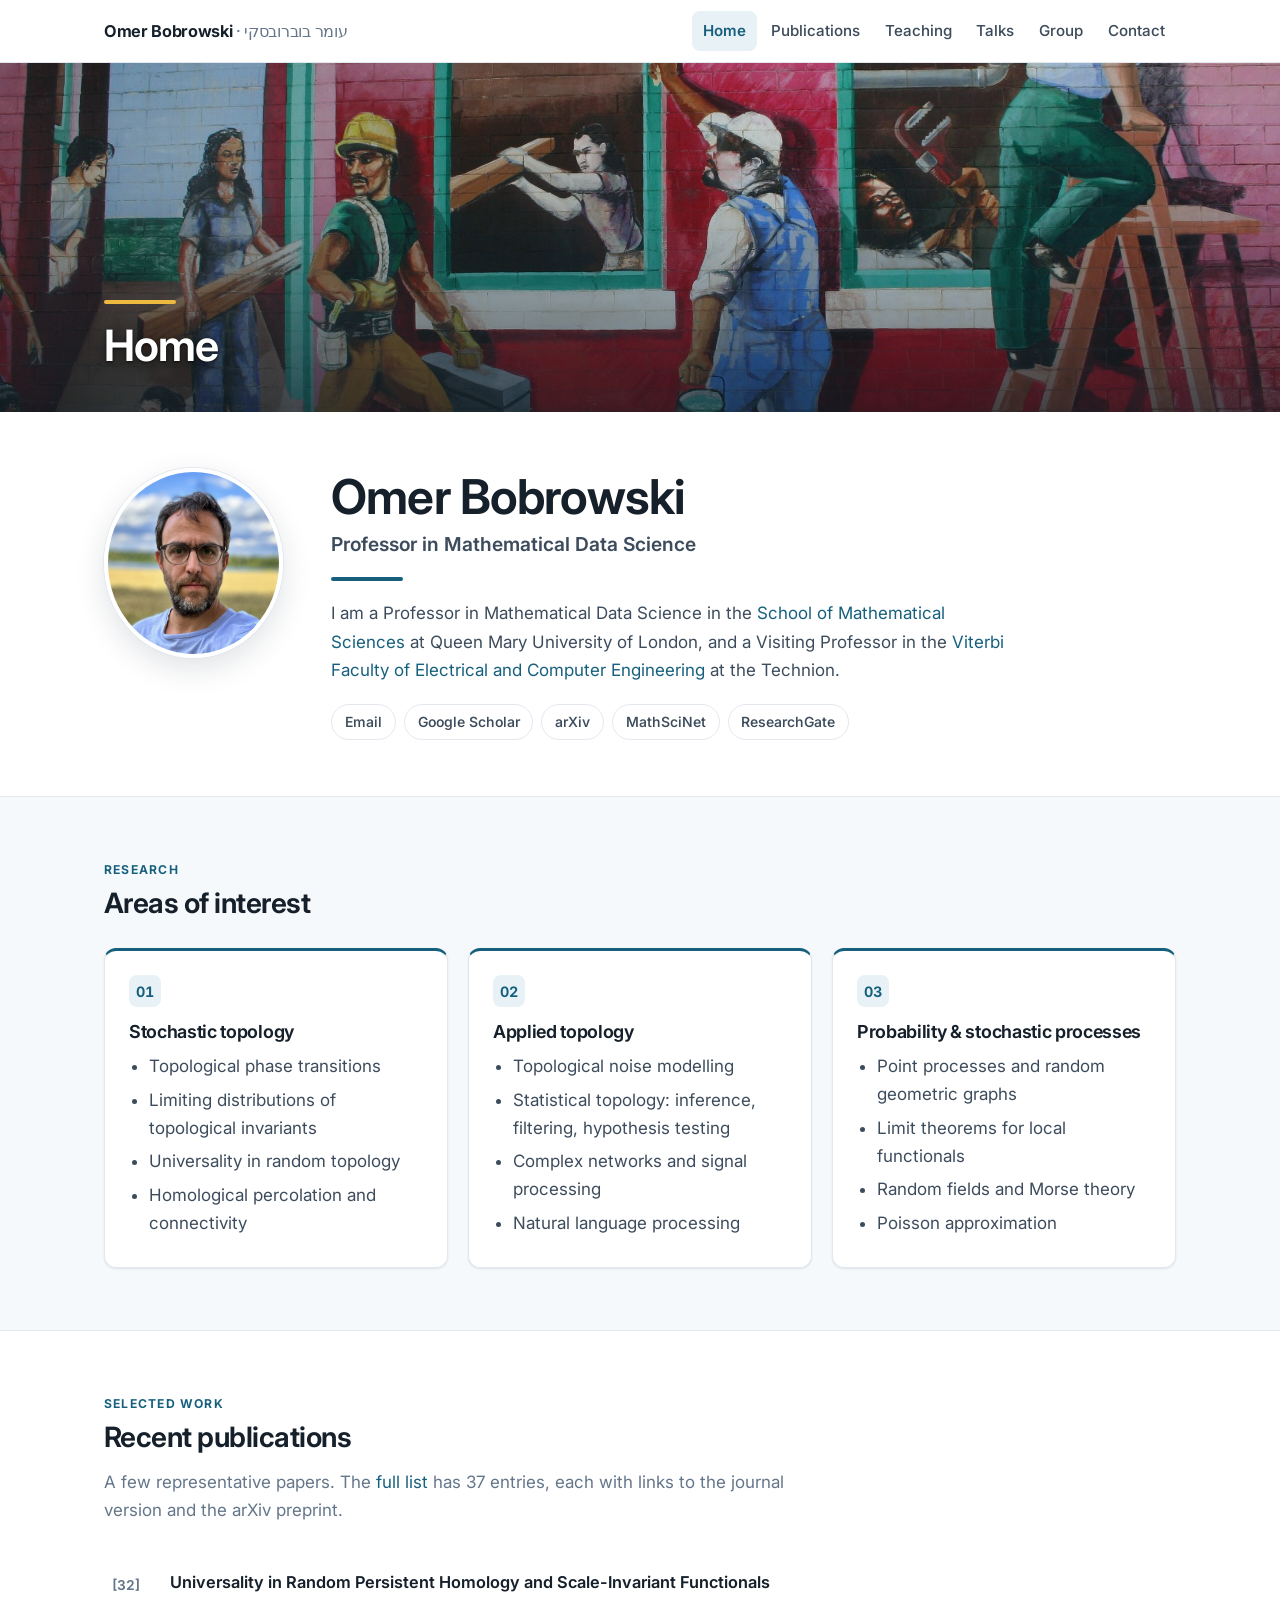
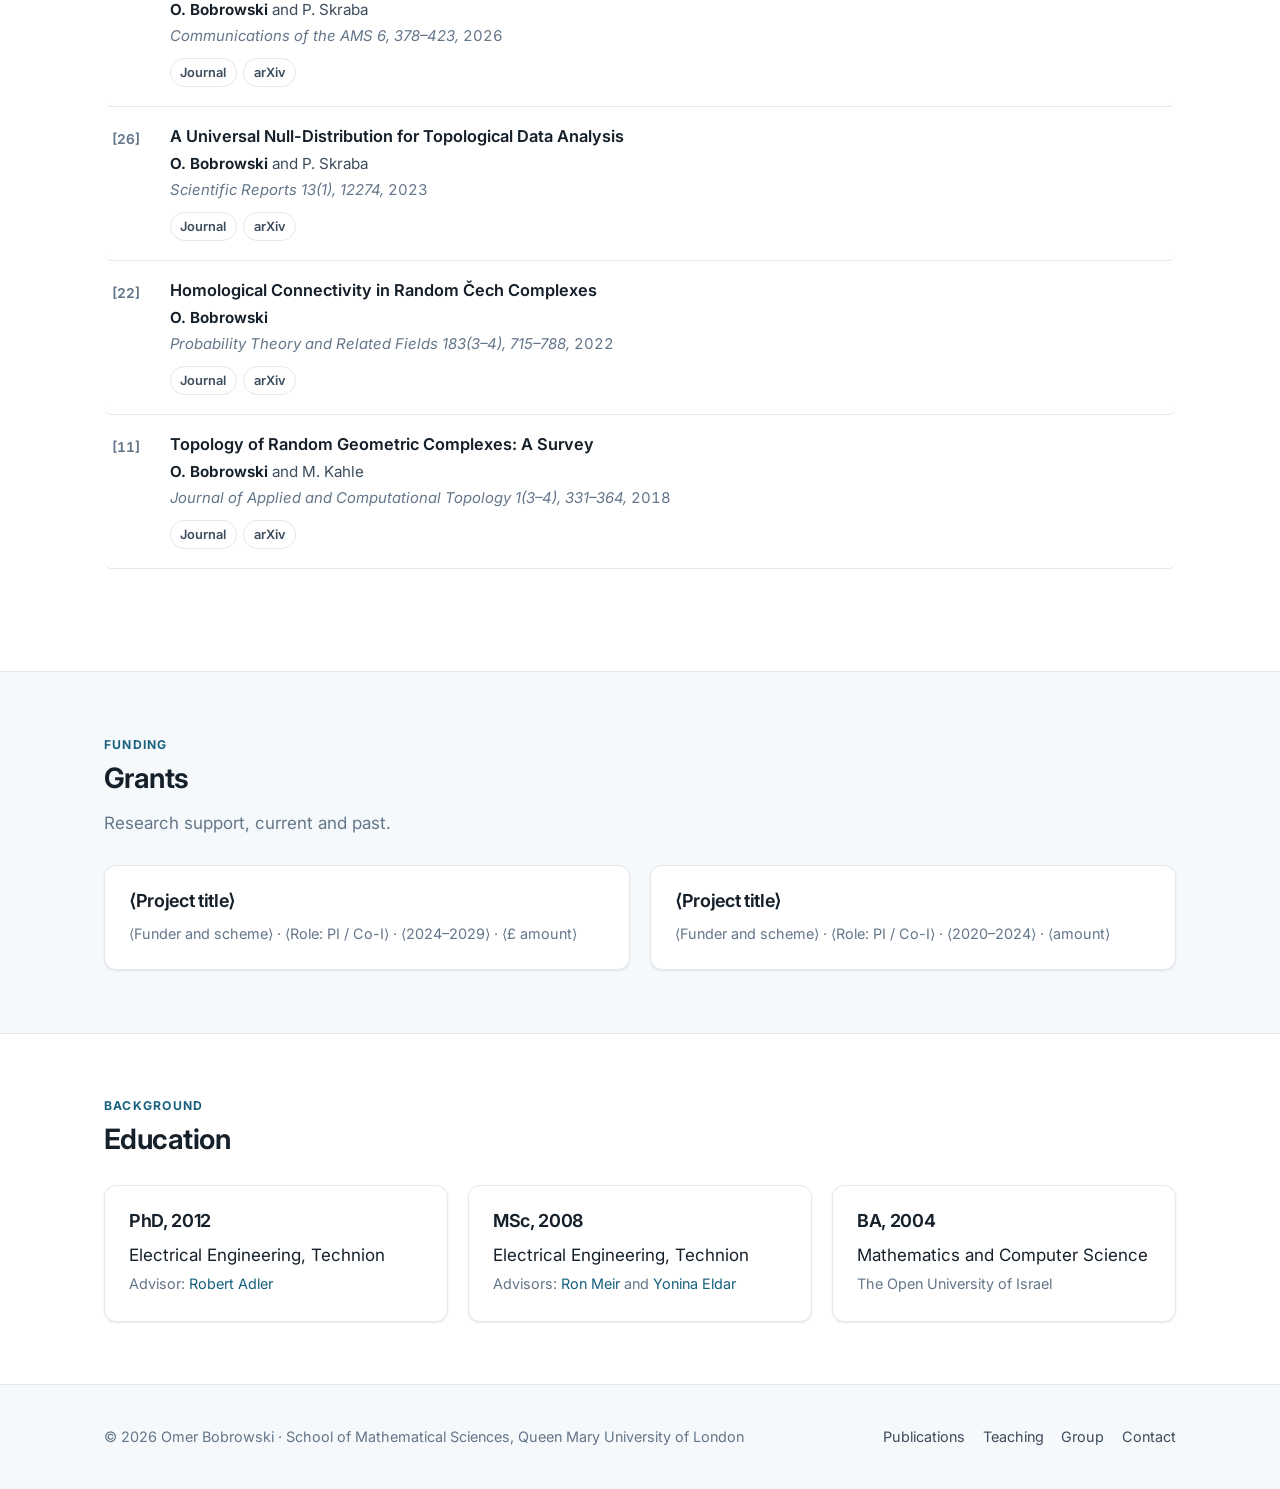
==== index.html @ 308177de "Personal website" ====
<!DOCTYPE html>
<html lang="en">
<head>
<meta charset="utf-8">
<meta name="viewport" content="width=device-width, initial-scale=1">
<title>Omer Bobrowski · עומר בוברובסקי</title>
<meta name="description" content="Omer Bobrowski is Professor in Mathematical Data Science at Queen Mary University of London, working on stochastic topology, applied and statistical topology, and probability.">
<meta name="author" content="Omer Bobrowski">
<link rel="canonical" href="https://obobrowski.github.io/">
<meta property="og:type" content="profile">
<meta property="og:title" content="Omer Bobrowski">
<meta property="og:description" content="Professor in Mathematical Data Science, Queen Mary University of London. Stochastic topology, applied topology, probability.">
<meta property="og:image" content="images/banner-home.jpg">
<link rel="icon" href="images/favicon.svg" type="image/svg+xml">
<link rel="preconnect" href="https://fonts.googleapis.com">
<link rel="preconnect" href="https://fonts.gstatic.com" crossorigin>
<link href="https://fonts.googleapis.com/css2?family=Inter:wght@400;450;500;550;600;650;700&display=swap" rel="stylesheet">
<link rel="stylesheet" href="css/style.css">
</head>
<body>
<a class="skip-link" href="#main">Skip to content</a>

<header class="site-header">
  <div class="wrap">
    <a class="brand" href="index.html">Omer Bobrowski <span>· <bdi>עומר בוברובסקי</bdi></span></a>
    <button class="nav-toggle" aria-expanded="false" aria-controls="nav" aria-label="Menu">☰</button>
    <nav class="nav" id="nav">
      <a href="index.html" aria-current="page">Home</a>
      <a href="publications.html">Publications</a>
      <a href="teaching.html">Teaching</a>
      <a href="talks.html">Talks</a>
      <a href="group.html">Group</a>
      <a href="contact.html">Contact</a>
    </nav>
  </div>
</header>

<div class="banner-base pagebanner" style="background-image:url('images/banner-home.jpg')">
  <div class="wrap">
    <div class="banner-rule"></div>
    <!-- Not an <h1>: the page's real heading is the name below the banner. -->
    <p class="banner-title">Home</p>
  </div>
</div>

<main id="main">

  <section class="intro-section">
    <div class="wrap">
      <div class="intro">
        <img class="portrait" src="images/portrait.jpg" alt="Omer Bobrowski" width="190" height="190">
        <div>
          <h1>Omer Bobrowski</h1>
          <p class="intro-title">Professor in Mathematical Data Science</p>
          <div class="banner-rule"></div>
          <p>I am a Professor in Mathematical Data Science in the
          <a href="https://www.qmul.ac.uk/maths/">School of Mathematical Sciences</a> at Queen Mary
          University of London, and a Visiting Professor in the
          <a href="https://vee.technion.ac.il/">Viterbi Faculty of Electrical and Computer
          Engineering</a> at the Technion.</p>
          <ul class="chips">
            <li><a class="chip" href="mailto:o.bobrowski@qmul.ac.uk">Email</a></li>
            <li><a class="chip" href="https://scholar.google.com/citations?user=RbVVVnQAAAAJ&amp;hl=en">Google Scholar</a></li>
            <li><a class="chip" href="https://arxiv.org/a/bobrowski_o_1">arXiv</a></li>
            <li><a class="chip" href="https://mathscinet.ams.org/mathscinet/MRAuthorID/869190">MathSciNet</a></li>
            <li><a class="chip" href="https://www.researchgate.net/profile/Omer_Bobrowski">ResearchGate</a></li>
            <!-- Drop a cv.pdf next to index.html, then delete these comment
                 markers to show the link. -->
            <!-- <li><a class="chip" href="cv.pdf">CV (PDF)</a></li> -->
          </ul>
        </div>
      </div>
    </div>
  </section>

  <section class="tint">
    <div class="wrap">
      <div class="section-head">
        <span class="eyebrow">Research</span>
        <h2>Areas of interest</h2>
      </div>
      <div class="grid grid-3">
        <article class="card card-accent">
          <span class="card-num">01</span>
          <h3>Stochastic topology</h3>
          <ul>
            <li>Topological phase transitions</li>
            <li>Limiting distributions of topological invariants</li>
            <li>Universality in random topology</li>
            <li>Homological percolation and connectivity</li>
          </ul>
        </article>
        <article class="card card-accent">
          <span class="card-num">02</span>
          <h3>Applied topology</h3>
          <ul>
            <li>Topological noise modelling</li>
            <li>Statistical topology: inference, filtering, hypothesis testing</li>
            <li>Complex networks and signal processing</li>
            <li>Natural language processing</li>
          </ul>
        </article>
        <article class="card card-accent">
          <span class="card-num">03</span>
          <h3>Probability &amp; stochastic processes</h3>
          <ul>
            <li>Point processes and random geometric graphs</li>
            <li>Limit theorems for local functionals</li>
            <li>Random fields and Morse theory</li>
            <li>Poisson approximation</li>
          </ul>
        </article>
      </div>
    </div>
  </section>

  <section>
    <div class="wrap">
      <div class="section-head">
        <span class="eyebrow">Selected work</span>
        <h2>Recent publications</h2>
        <p>A few representative papers. The <a href="publications.html">full list</a> has 37 entries,
        each with links to the journal version and the arXiv preprint.</p>
      </div>

      <div class="pub-group">
        <div class="pub">
          <div class="pub-id">[32]</div>
          <div>
            <div class="pub-title">Universality in Random Persistent Homology and Scale-Invariant Functionals</div>
            <div class="pub-authors"><span class="me">O. Bobrowski</span> and P. Skraba</div>
            <div class="pub-venue">Communications of the AMS 6, 378–423, <span class="year">2026</span></div>
            <div class="pub-links">
              <a href="https://pubs.ams.org/CAMS/2026-06-11/S2692-3688-2026-00069-0">Journal</a>
              <a href="https://arxiv.org/abs/2406.05553">arXiv</a>
            </div>
          </div>
        </div>
        <div class="pub">
          <div class="pub-id">[26]</div>
          <div>
            <div class="pub-title">A Universal Null-Distribution for Topological Data Analysis</div>
            <div class="pub-authors"><span class="me">O. Bobrowski</span> and P. Skraba</div>
            <div class="pub-venue">Scientific Reports 13(1), 12274, <span class="year">2023</span></div>
            <div class="pub-links">
              <a href="https://www.nature.com/articles/s41598-023-37842-2">Journal</a>
              <a href="https://arxiv.org/abs/2207.03926">arXiv</a>
            </div>
          </div>
        </div>
        <div class="pub">
          <div class="pub-id">[22]</div>
          <div>
            <div class="pub-title">Homological Connectivity in Random Čech Complexes</div>
            <div class="pub-authors"><span class="me">O. Bobrowski</span></div>
            <div class="pub-venue">Probability Theory and Related Fields 183(3–4), 715–788, <span class="year">2022</span></div>
            <div class="pub-links">
              <a href="https://link.springer.com/article/10.1007/s00440-022-01149-6">Journal</a>
              <a href="https://arxiv.org/abs/1906.04861">arXiv</a>
            </div>
          </div>
        </div>
        <div class="pub">
          <div class="pub-id">[11]</div>
          <div>
            <div class="pub-title">Topology of Random Geometric Complexes: A Survey</div>
            <div class="pub-authors"><span class="me">O. Bobrowski</span> and M. Kahle</div>
            <div class="pub-venue">Journal of Applied and Computational Topology 1(3–4), 331–364, <span class="year">2018</span></div>
            <div class="pub-links">
              <a href="https://link.springer.com/content/pdf/10.1007/s41468-017-0010-0.pdf">Journal</a>
              <a href="https://arxiv.org/abs/1409.4734">arXiv</a>
            </div>
          </div>
        </div>
      </div>
    </div>
  </section>

  <!-- ======================================================================
       GRANTS: placeholder content. Replace each entry below with a real
       grant, or delete this whole <section> if you would rather not list them.
       ====================================================================== -->
  <section class="tint">
    <div class="wrap">
      <div class="section-head">
        <span class="eyebrow">Funding</span>
        <h2>Grants</h2>
        <p>Research support, current and past.</p>
      </div>
      <div class="grid grid-2">
        <article class="card">
          <h3>⟨Project title⟩</h3>
          <p class="muted small mb-0">⟨Funder and scheme⟩ · ⟨Role: PI / Co-I⟩ · ⟨2024–2029⟩ · ⟨£ amount⟩</p>
        </article>
        <article class="card">
          <h3>⟨Project title⟩</h3>
          <p class="muted small mb-0">⟨Funder and scheme⟩ · ⟨Role: PI / Co-I⟩ · ⟨2020–2024⟩ · ⟨amount⟩</p>
        </article>
      </div>
    </div>
  </section>

  <section>
    <div class="wrap">
      <div class="section-head">
        <span class="eyebrow">Background</span>
        <h2>Education</h2>
      </div>
      <div class="grid grid-3">
        <article class="card">
          <h3>PhD, 2012</h3>
          <p class="mb-0">Electrical Engineering, Technion<br>
          <span class="muted small">Advisor: <a href="https://robert.net.technion.ac.il/">Robert Adler</a></span></p>
        </article>
        <article class="card">
          <h3>MSc, 2008</h3>
          <p class="mb-0">Electrical Engineering, Technion<br>
          <span class="muted small">Advisors: <a href="https://ronmeir.net.technion.ac.il/">Ron Meir</a> and
          <a href="http://www.wisdom.weizmann.ac.il/~yonina/YoninaEldar/index.html">Yonina Eldar</a></span></p>
        </article>
        <article class="card">
          <h3>BA, 2004</h3>
          <p class="mb-0">Mathematics and Computer Science<br>
          <span class="muted small">The Open University of Israel</span></p>
        </article>
      </div>
    </div>
  </section>

</main>

<footer class="site-footer">
  <div class="wrap">
    <div>© <span id="year">2026</span> Omer Bobrowski · School of Mathematical Sciences, Queen Mary University of London</div>
    <nav class="footer-links">
      <a href="publications.html">Publications</a>
      <a href="teaching.html">Teaching</a>
      <a href="group.html">Group</a>
      <a href="contact.html">Contact</a>
    </nav>
  </div>
</footer>

<script src="js/main.js"></script>
<script>document.getElementById('year').textContent = new Date().getFullYear();</script>
</body>
</html>
---- css/style.css ----
/* ==========================================================================
   Omer Bobrowski — personal site
   A small, dependency-free stylesheet. Edit the tokens in :root to restyle.
   ========================================================================== */

:root {
  /* colour */
  --bg:            #ffffff;
  --surface:       #f6f9fb;
  --surface-2:     #eef3f7;
  --ink:           #16202b;
  --ink-soft:      #3d4c5c;
  --muted:         #64768a;
  --line:          #e2e8ee;
  --accent:        #16607e;
  --accent-hover:  #0f4a63;
  --accent-soft:   #e7f1f6;
  --gold:          #a8762a;
  --gold-bright:   #edb93f;   /* the rule over banner photographs */
  --shadow-sm:     0 1px 2px rgba(16, 32, 43, .06), 0 1px 3px rgba(16, 32, 43, .04);
  --shadow-md:     0 2px 4px rgba(16, 32, 43, .05), 0 8px 24px rgba(16, 32, 43, .07);

  /* type */
  --font: "Inter", -apple-system, BlinkMacSystemFont, "Segoe UI", Roboto,
          "Helvetica Neue", Arial, sans-serif;
  --font-mono: ui-monospace, SFMono-Regular, "SF Mono", Menlo, Consolas, monospace;

  /* layout */
  --max:     1120px;
  --max-txt: 760px;
  --radius:  12px;
  --radius-sm: 8px;

  color-scheme: light;
}

/* This site is light-only by design: no dark-mode palette, and the page never
   follows the visitor's system theme. Every colour comes from the tokens above. */

/* --------------------------------------------------------------- reset ---- */

*, *::before, *::after { box-sizing: border-box; }

html { -webkit-text-size-adjust: 100%; scroll-behavior: smooth; }

body {
  margin: 0;
  font-family: var(--font);
  font-size: 17px;
  line-height: 1.65;
  color: var(--ink);
  background: var(--bg);
  -webkit-font-smoothing: antialiased;
  text-rendering: optimizeLegibility;
}

img { max-width: 100%; display: block; }

a { color: var(--accent); text-decoration: none; }
a:hover { color: var(--accent-hover); text-decoration: underline; }

h1, h2, h3, h4 {
  line-height: 1.2;
  letter-spacing: -0.018em;
  margin: 0 0 .5em;
  font-weight: 650;
  color: var(--ink);
}
h1 { font-size: clamp(2rem, 1.4rem + 2.4vw, 3rem); }
h2 { font-size: clamp(1.4rem, 1.2rem + .8vw, 1.75rem); }
h3 { font-size: 1.12rem; font-weight: 640; }
p  { margin: 0 0 1.1em; }

ul { padding-left: 1.15em; }

:focus-visible {
  outline: 2.5px solid var(--accent);
  outline-offset: 3px;
  border-radius: 3px;
}

.skip-link {
  position: absolute; left: -999px; top: 0; z-index: 200;
  background: var(--accent); color: #fff; padding: .6rem 1rem;
  border-radius: 0 0 var(--radius-sm) 0;
}
.skip-link:focus { left: 0; }

/* -------------------------------------------------------------- layout ---- */

.wrap { max-width: var(--max); margin-inline: auto; padding-inline: 24px; }
/* Keeps prose to a comfortable measure while staying flush with the grid. */
.wrap-narrow > * { max-width: var(--max-txt); }

section { padding-block: clamp(2.5rem, 1.5rem + 3vw, 4.25rem); }
section + section { border-top: 1px solid var(--line); }
section.tint { background: var(--surface); }

.section-head { margin-bottom: 1.75rem; }
.section-head p { color: var(--muted); margin: 0; max-width: 62ch; }
.eyebrow {
  display: block;
  font-size: .76rem; font-weight: 680; letter-spacing: .1em;
  text-transform: uppercase; color: var(--accent);
  margin-bottom: .45rem;
}

.lead { font-size: 1.1rem; color: var(--ink-soft); }
.muted { color: var(--muted); }
.small { font-size: .9rem; }

/* -------------------------------------------------------------- header ---- */

.site-header {
  position: sticky; top: env(safe-area-inset-top, 0px); z-index: 100;
  background: color-mix(in srgb, var(--bg) 88%, transparent);
  backdrop-filter: saturate(180%) blur(12px);
  -webkit-backdrop-filter: saturate(180%) blur(12px);
  border-bottom: 1px solid var(--line);
}
.site-header .wrap {
  display: flex; align-items: center; justify-content: space-between;
  gap: 1rem; min-height: 62px;
}
.brand {
  font-weight: 680; font-size: 1.02rem; letter-spacing: -0.02em;
  color: var(--ink); white-space: nowrap;
}
.brand:hover { color: var(--accent); text-decoration: none; }
.brand span { color: var(--muted); font-weight: 450; }
.brand bdi { font-family: "Segoe UI", "Arial Hebrew", Arial, sans-serif; }
.brand { min-width: 0; overflow: hidden; text-overflow: ellipsis; }

.nav { display: flex; gap: .15rem; align-items: center; }
.nav a {
  color: var(--ink-soft);
  font-size: .945rem; font-weight: 520;
  padding: .45rem .7rem; border-radius: var(--radius-sm);
  white-space: nowrap;
}
.nav a:hover { background: var(--surface-2); color: var(--ink); text-decoration: none; }
.nav a[aria-current="page"] { color: var(--accent); background: var(--accent-soft); font-weight: 600; }

.nav-toggle {
  display: none;
  background: none; border: 1px solid var(--line); color: var(--ink);
  border-radius: var(--radius-sm); padding: .4rem .6rem;
  font-size: 1rem; cursor: pointer; line-height: 1;
}

@media (max-width: 800px) {
  /* The subtitle is the first thing to go when the header gets tight. */
  .brand span { display: none; }
  .nav-toggle { display: block; }
  .nav {
    display: none;
    position: absolute; left: 0; right: 0; top: 100%;
    flex-direction: column; align-items: stretch; gap: 0;
    background: var(--bg);
    border-bottom: 1px solid var(--line);
    padding: .5rem 24px 1rem;
    box-shadow: var(--shadow-md);
  }
  .nav.open { display: flex; }
  .nav a { padding: .7rem .6rem; }
}

/* ------------------------------------------------- banners and the hero ----
   Every page opens on a photograph, set inline on the banner element so that
   swapping a photo is a one-line change in that page's HTML:

     <div class="banner-base pagebanner"
          style="background-image:url('images/banner-group.jpg')">

   The path is written inline rather than through a CSS custom property on
   purpose: a url() inside a custom property resolves relative to the
   stylesheet (css/), not the page, which silently breaks the image.

   A scrim sits over the photograph so white type stays legible no matter how
   busy the picture is, and a gold rule carries across from the old site.
   -------------------------------------------------------------------------- */

.banner-base {
  position: relative;
  background-color: #16242f;
  background-size: cover;
  background-position: center;
  background-repeat: no-repeat;
  color: #fff;
}
.banner-base > .wrap { position: relative; z-index: 1; }

/* --- inner pages ---------------------------------------------------------- */

.pagebanner {
  display: flex; flex-direction: column; justify-content: flex-end;
  min-height: clamp(210px, 9rem + 16vw, 380px);
}
.pagebanner > .wrap { width: 100%; }
.pagebanner::after {
  content: ""; position: absolute; inset: 0;
  /* Deliberately light: the photograph is the point. The scrim only builds
     in the bottom band where the type sits, and the type carries its own
     shadow so it stays readable without drowning the picture. */
  background:
    linear-gradient(to bottom,
              rgba(10, 22, 30, 0) 0%,
              rgba(10, 22, 30, .06) 38%,
              rgba(10, 22, 30, .30) 68%,
              rgba(10, 22, 30, .62) 100%),
    linear-gradient(to right,
              rgba(10, 22, 30, .22) 0%,
              rgba(10, 22, 30, .10) 40%,
              rgba(10, 22, 30, 0) 70%);
}
.pagebanner .wrap { padding-block: clamp(1.5rem, 1rem + 2vw, 2.5rem); }
.pagebanner h1, .pagebanner .banner-title {
  color: #fff; margin: 0;
  font-weight: 650; line-height: 1.2;
  font-size: clamp(1.9rem, 1.5rem + 1.8vw, 2.7rem);
  letter-spacing: -0.02em;
  text-shadow: 0 1px 3px rgba(0, 0, 0, .75), 0 3px 22px rgba(0, 0, 0, .7);
}
.pagebanner p {
  margin: .6rem 0 0; max-width: 60ch;
  color: rgba(255, 255, 255, .95); font-size: .98rem;
  text-shadow: 0 1px 3px rgba(0, 0, 0, .85), 0 2px 14px rgba(0, 0, 0, .8);
}
.banner-rule {
  width: 72px; height: 4px; border-radius: 2px;
  background: var(--gold-bright);
  margin-bottom: 1rem;
}

/* --- home: the banner behaves exactly like every other page's, and the
       introduction sits below it on white, the way the previous site did -- */

.intro-section { padding-block: clamp(2.25rem, 1.5rem + 3vw, 3.5rem); }
.intro {
  display: grid; grid-template-columns: auto minmax(0, 1fr);
  gap: clamp(1.5rem, 1rem + 3vw, 3rem); align-items: start;
}
.intro h1 { margin-bottom: .25rem; }
.intro-title {
  color: var(--accent); font-weight: 620;
  font-size: clamp(1.05rem, 1rem + .35vw, 1.2rem);
  margin-bottom: 1rem;
}
.intro p { color: var(--ink-soft); max-width: 62ch; }
/* On white the rule takes the page's accent rather than the banner gold: the
   gold belongs over photographs, and beside teal links it read as a stray. */
.intro .banner-rule { background: var(--accent); margin-bottom: 1.15rem; }
.intro .chips { margin-top: 1.25rem; }

.portrait {
  width: clamp(128px, 14vw, 190px); aspect-ratio: 1;
  border-radius: 50%; object-fit: cover;
  border: 4px solid var(--bg);
  box-shadow: 0 0 0 1px var(--line), 0 10px 30px rgba(16, 32, 43, .13);
}

@media (max-width: 640px) {
  .intro { grid-template-columns: 1fr; }
  .portrait { width: 124px; }
}

/* --------------------------------------------------------------- chips ---- */

.chips { display: flex; flex-wrap: wrap; gap: .5rem; padding: 0; margin: 0; list-style: none; }
.chip {
  display: inline-flex; align-items: center; gap: .4rem;
  font-size: .875rem; font-weight: 550;
  padding: .36rem .8rem; border-radius: 999px;
  border: 1px solid var(--line); background: var(--bg); color: var(--ink-soft);
  transition: border-color .15s, color .15s, background .15s;
}
a.chip:hover { border-color: var(--accent); color: var(--accent); background: var(--accent-soft); text-decoration: none; }

.hero .chip {
  border-color: rgba(255, 255, 255, .42); background: rgba(9, 21, 29, .42);
  color: #eaf3f8; backdrop-filter: blur(6px);
}
.hero a.chip:hover { background: rgba(255, 255, 255, .17); border-color: rgba(255, 255, 255, .55); color: #fff; }

/* --------------------------------------------------------------- cards ---- */

.grid { display: grid; gap: 1.25rem; }
.grid-3 { grid-template-columns: repeat(auto-fit, minmax(258px, 1fr)); }
.grid-2 { grid-template-columns: repeat(auto-fit, minmax(300px, 1fr)); }

.card {
  background: var(--bg);
  border: 1px solid var(--line);
  border-radius: var(--radius);
  padding: 1.5rem;
  box-shadow: var(--shadow-sm);
}
section.tint .card { background: var(--bg); }
.card h3 { margin-bottom: .6rem; }
.card p:last-child, .card ul:last-child { margin-bottom: 0; }
.card ul { margin: 0; color: var(--ink-soft); }
.card li { margin-bottom: .35rem; }

.card-accent { border-top: 3px solid var(--accent); }

.card-num {
  display: inline-flex; align-items: center; justify-content: center;
  width: 2rem; height: 2rem; border-radius: var(--radius-sm);
  background: var(--accent-soft); color: var(--accent);
  font-weight: 680; font-size: .9rem; font-variant-numeric: tabular-nums;
  margin-bottom: .85rem;
}

/* -------------------------------------------------------- publications ---- */

.filters {
  display: flex; flex-wrap: wrap; gap: .75rem; align-items: center;
  padding: 1rem 1.15rem; margin-bottom: 1.75rem;
  background: var(--surface); border: 1px solid var(--line);
  border-radius: var(--radius);
  position: sticky; top: calc(62px + env(safe-area-inset-top, 0px)); z-index: 20;
  backdrop-filter: blur(8px);
}
.filters input[type="search"], .filters select {
  font: inherit; font-size: .94rem;
  padding: .5rem .75rem;
  border: 1px solid var(--line); border-radius: var(--radius-sm);
  background: var(--bg); color: var(--ink);
  min-width: 0;
}
.filters input[type="search"] { flex: 1 1 240px; }
.filters select { flex: 0 0 auto; }
.filters input::placeholder { color: var(--muted); }
#pub-count { color: var(--muted); font-size: .9rem; margin-left: auto; white-space: nowrap; }

.pub-group { margin-bottom: 2.5rem; }
.pub-group > h2 {
  font-size: .82rem; font-weight: 700; letter-spacing: .1em;
  text-transform: uppercase; color: var(--muted);
  padding-bottom: .6rem; border-bottom: 1px solid var(--line);
  margin-bottom: .5rem;
}

.pub {
  display: grid; grid-template-columns: 2.6rem minmax(0, 1fr);
  gap: .25rem 1rem;
  padding: 1.15rem .75rem 1.15rem .5rem;
  border-bottom: 1px solid var(--line);
  border-radius: var(--radius-sm);
  transition: background .15s;
}
.pub:hover { background: var(--surface); }
.pub-id {
  font-variant-numeric: tabular-nums;
  font-size: .85rem; font-weight: 640; color: var(--muted);
  padding-top: .2rem;
}
.pub-title { font-weight: 620; font-size: 1.02rem; line-height: 1.4; margin-bottom: .2rem; color: var(--ink); }
.pub-authors { color: var(--ink-soft); font-size: .95rem; margin-bottom: .1rem; }
.pub-authors .me { font-weight: 660; color: var(--ink); }
.pub-venue { color: var(--muted); font-size: .93rem; font-style: italic; }
.pub-venue .year { font-style: normal; font-variant-numeric: tabular-nums; }
.pub-links { display: flex; flex-wrap: wrap; gap: .4rem; margin-top: .6rem; }
.pub-links a {
  font-size: .8rem; font-weight: 600;
  padding: .2rem .6rem; border-radius: 999px;
  border: 1px solid var(--line); color: var(--ink-soft); background: var(--bg);
}
.pub-links a:hover { border-color: var(--accent); color: var(--accent); background: var(--accent-soft); text-decoration: none; }
.pub[hidden] { display: none; }

@media (max-width: 560px) {
  .pub { grid-template-columns: 1fr; gap: 0; }
  .pub-id { padding-top: 0; margin-bottom: .2rem; }
}

/* ------------------------------------------------------------ teaching ---- */

.term { margin-bottom: 2.25rem; }
.term > h2 {
  font-size: .82rem; font-weight: 700; letter-spacing: .1em;
  text-transform: uppercase; color: var(--muted);
  padding-bottom: .6rem; border-bottom: 1px solid var(--line); margin-bottom: .25rem;
}
.course {
  display: flex; flex-wrap: wrap; align-items: baseline; gap: .3rem .85rem;
  padding: .95rem .5rem; border-bottom: 1px solid var(--line);
}
.course:hover { background: var(--surface); border-radius: var(--radius-sm); }
.course-code {
  font-family: var(--font-mono); font-size: .84rem;
  color: var(--muted); flex: 0 0 auto;
  background: var(--surface-2); padding: .12rem .5rem; border-radius: 4px;
}
.course-name { font-weight: 600; flex: 1 1 260px; }
.course-where { color: var(--muted); font-size: .9rem; }

/* --------------------------------------------------------------- group ---- */

.people { display: grid; gap: .9rem; grid-template-columns: repeat(auto-fill, minmax(268px, 1fr)); }
.person {
  display: flex; align-items: baseline; gap: .7rem;
  padding: .85rem 1rem;
  border: 1px solid var(--line); border-radius: var(--radius-sm);
  background: var(--bg);
}
.person .dot {
  flex: 0 0 auto; width: 7px; height: 7px; border-radius: 50%;
  background: var(--accent); transform: translateY(-2px);
}
.person.past .dot { background: var(--muted); opacity: .55; }
.person b { font-weight: 620; }
/* A linked name stays in body ink and picks up the accent on hover, so the
   list reads as a list of people rather than a wall of links. */
.person a {
  color: var(--ink); text-decoration: underline;
  text-decoration-color: var(--line); text-underline-offset: 3px;
  text-decoration-thickness: 1.5px;
}
.person a:hover { color: var(--accent); text-decoration-color: currentColor; }
.person .where { display: block; color: var(--muted); font-size: .875rem; font-weight: 450; }

/* --------------------------------------------------------------- talks ---- */

.talk {
  display: grid; grid-template-columns: 8.5rem minmax(0, 1fr); gap: .2rem 1.25rem;
  padding: 1.15rem .5rem; border-bottom: 1px solid var(--line);
}
.talk:hover { background: var(--surface); border-radius: var(--radius-sm); }
.talk-date { color: var(--muted); font-size: .9rem; font-variant-numeric: tabular-nums; padding-top: .15rem; }
.talk-title { font-weight: 620; margin-bottom: .15rem; }
.talk-event { color: var(--muted); font-size: .93rem; }
@media (max-width: 560px) { .talk { grid-template-columns: 1fr; } }

/* ------------------------------------------------------------- contact ---- */

/* Columns are capped rather than fluid, so a single card stays a sensible
   width instead of stretching the address across the whole page. */
.contact-grid {
  display: grid; gap: 1.25rem; justify-content: start;
  grid-template-columns: repeat(auto-fit, minmax(300px, 520px));
}
.dl { margin: 0; }
.dl div { display: flex; gap: .85rem; padding: .5rem 0; border-bottom: 1px solid var(--line); }
.dl div:last-child { border-bottom: 0; }
.dl dt { flex: 0 0 5.5rem; color: var(--muted); font-size: .88rem; padding-top: .1rem; }
.dl dd { margin: 0; flex: 1 1 auto; }

/* -------------------------------------------------------------- footer ---- */

.site-footer {
  border-top: 1px solid var(--line);
  background: var(--surface);
  padding-block: 2.5rem;
  color: var(--muted); font-size: .9rem;
}
.site-footer .wrap { display: flex; flex-wrap: wrap; gap: 1rem 2rem; justify-content: space-between; align-items: center; }
.site-footer a { color: var(--ink-soft); }
.footer-links { display: flex; flex-wrap: wrap; gap: 1.1rem; }

/* ------------------------------------------------------------- utility ---- */

.stack > * + * { margin-top: 1rem; }
.mt-0 { margin-top: 0; }
.mb-0 { margin-bottom: 0; }
.center { text-align: center; }

@media print {
  .site-header, .site-footer, .filters, .pagebanner::after { display: none; }
  body { font-size: 11pt; color: #000; background: #fff; }
  .pub { break-inside: avoid; }
}
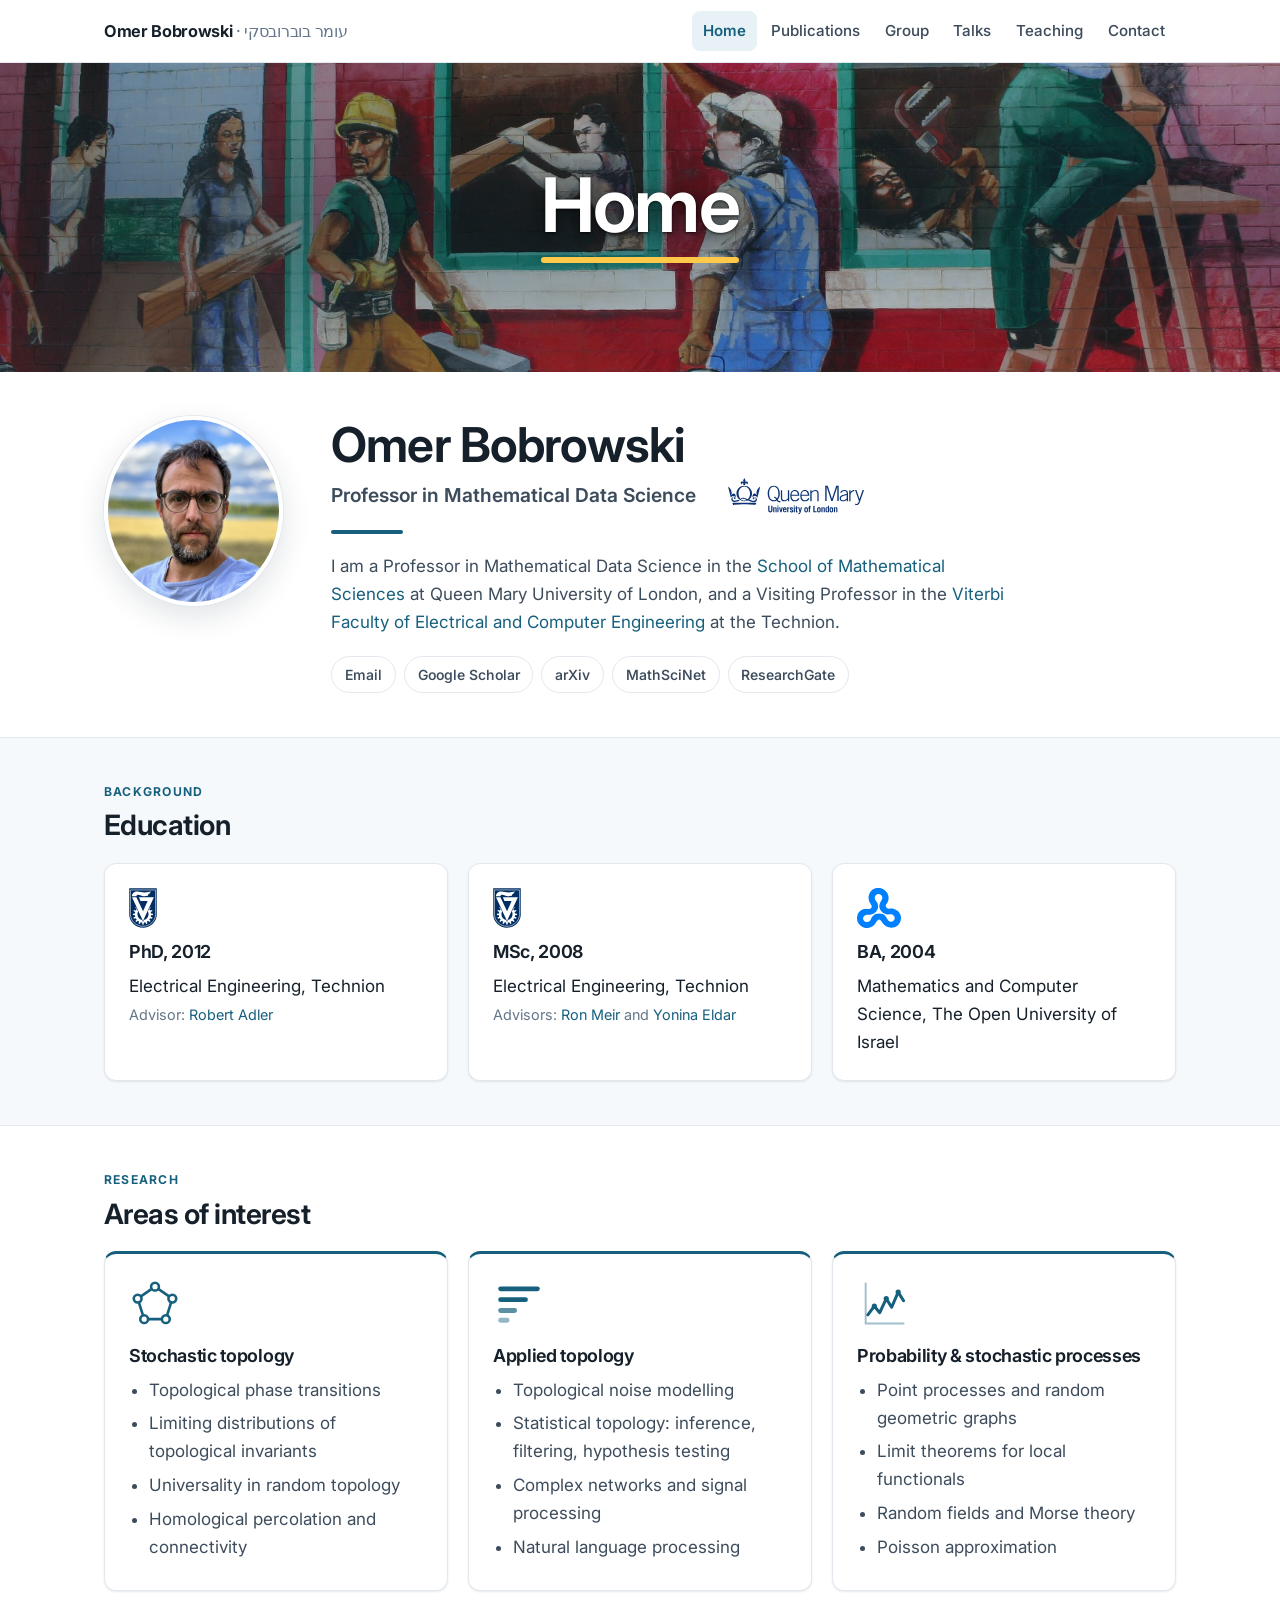
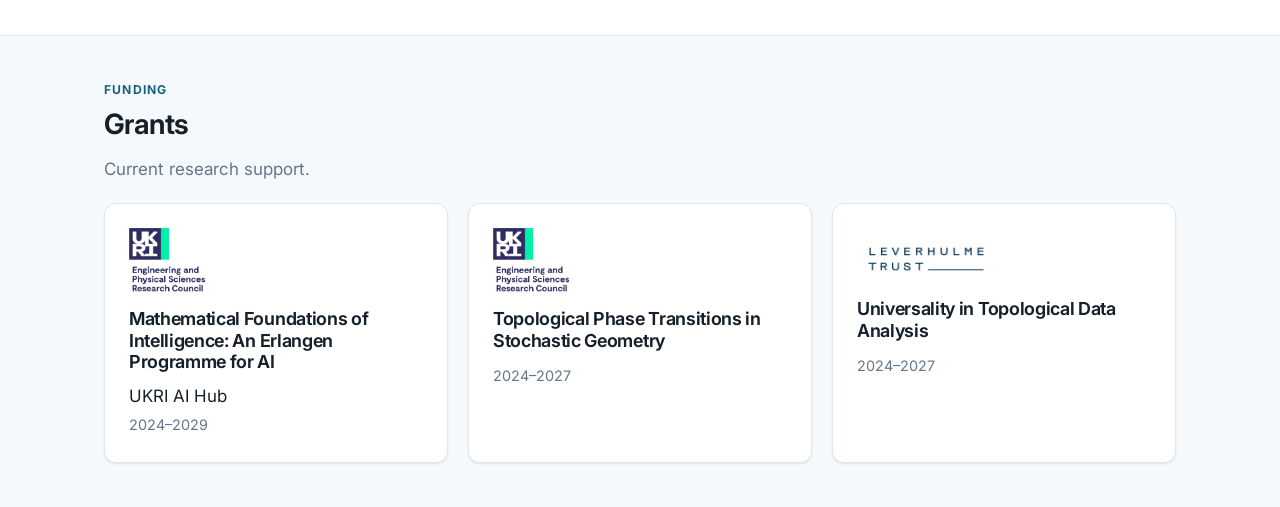
==== commit 1ca4e518: "Update links, grants, logos, banner and navigation - Fix the arXiv author link (the identifier page " ====
--- a/index.html
+++ b/index.html
@@ -6,7 +6,7 @@
 <title>Omer Bobrowski · עומר בוברובסקי</title>
 <meta name="description" content="Omer Bobrowski is Professor in Mathematical Data Science at Queen Mary University of London, working on stochastic topology, applied and statistical topology, and probability.">
 <meta name="author" content="Omer Bobrowski">
-<link rel="canonical" href="https://obobrowski.github.io/">
+<link rel="canonical" href="https://omerbob.github.io/">
 <meta property="og:type" content="profile">
 <meta property="og:title" content="Omer Bobrowski">
 <meta property="og:description" content="Professor in Mathematical Data Science, Queen Mary University of London. Stochastic topology, applied topology, probability.">
@@ -27,9 +27,9 @@
     <nav class="nav" id="nav">
       <a href="index.html" aria-current="page">Home</a>
       <a href="publications.html">Publications</a>
+      <a href="group.html">Group</a>
+      <a href="talks.html">Talks</a>
       <a href="teaching.html">Teaching</a>
-      <a href="talks.html">Talks</a>
-      <a href="group.html">Group</a>
       <a href="contact.html">Contact</a>
     </nav>
   </div>
@@ -37,7 +37,6 @@
 
 <div class="banner-base pagebanner" style="background-image:url('images/banner-home.jpg')">
   <div class="wrap">
-    <div class="banner-rule"></div>
     <!-- Not an <h1>: the page's real heading is the name below the banner. -->
     <p class="banner-title">Home</p>
   </div>
@@ -51,7 +50,10 @@
         <img class="portrait" src="images/portrait.jpg" alt="Omer Bobrowski" width="190" height="190">
         <div>
           <h1>Omer Bobrowski</h1>
-          <p class="intro-title">Professor in Mathematical Data Science</p>
+          <div class="name-row">
+            <p class="intro-title">Professor in Mathematical Data Science</p>
+            <img class="name-logo" src="images/logo-qmul.svg" alt="Queen Mary University of London">
+          </div>
           <div class="banner-rule"></div>
           <p>I am a Professor in Mathematical Data Science in the
           <a href="https://www.qmul.ac.uk/maths/">School of Mathematical Sciences</a> at Queen Mary
@@ -61,7 +63,7 @@
           <ul class="chips">
             <li><a class="chip" href="mailto:o.bobrowski@qmul.ac.uk">Email</a></li>
             <li><a class="chip" href="https://scholar.google.com/citations?user=RbVVVnQAAAAJ&amp;hl=en">Google Scholar</a></li>
-            <li><a class="chip" href="https://arxiv.org/a/bobrowski_o_1">arXiv</a></li>
+            <li><a class="chip" href="https://arxiv.org/search/?searchtype=author&amp;query=Bobrowski%2C+O">arXiv</a></li>
             <li><a class="chip" href="https://mathscinet.ams.org/mathscinet/MRAuthorID/869190">MathSciNet</a></li>
             <li><a class="chip" href="https://www.researchgate.net/profile/Omer_Bobrowski">ResearchGate</a></li>
             <!-- Drop a cv.pdf next to index.html, then delete these comment
@@ -76,12 +78,41 @@
   <section class="tint">
     <div class="wrap">
       <div class="section-head">
+        <span class="eyebrow">Background</span>
+        <h2>Education</h2>
+      </div>
+      <div class="grid grid-3">
+        <article class="card">
+          <img class="edu-logo" src="images/logo-technion.svg" alt="Technion">
+          <h3>PhD, 2012</h3>
+          <p class="mb-0">Electrical Engineering, Technion<br>
+          <span class="muted small">Advisor: <a href="https://robert.net.technion.ac.il/">Robert Adler</a></span></p>
+        </article>
+        <article class="card">
+          <img class="edu-logo" src="images/logo-technion.svg" alt="Technion">
+          <h3>MSc, 2008</h3>
+          <p class="mb-0">Electrical Engineering, Technion<br>
+          <span class="muted small">Advisors: <a href="https://ronmeir.net.technion.ac.il/">Ron Meir</a> and
+          <a href="http://www.wisdom.weizmann.ac.il/~yonina/YoninaEldar/index.html">Yonina Eldar</a></span></p>
+        </article>
+        <article class="card">
+          <img class="edu-logo" src="images/logo-openu.svg" alt="The Open University of Israel">
+          <h3>BA, 2004</h3>
+          <p class="mb-0">Mathematics and Computer Science, The Open University of Israel</p>
+        </article>
+      </div>
+    </div>
+  </section>
+
+  <section>
+    <div class="wrap">
+      <div class="section-head">
         <span class="eyebrow">Research</span>
         <h2>Areas of interest</h2>
       </div>
       <div class="grid grid-3">
         <article class="card card-accent">
-          <span class="card-num">01</span>
+          <img class="card-icon" src="images/icon-stochastic.svg" alt="" width="48" height="48">
           <h3>Stochastic topology</h3>
           <ul>
             <li>Topological phase transitions</li>
@@ -91,7 +122,7 @@
           </ul>
         </article>
         <article class="card card-accent">
-          <span class="card-num">02</span>
+          <img class="card-icon" src="images/icon-applied.svg" alt="" width="48" height="48">
           <h3>Applied topology</h3>
           <ul>
             <li>Topological noise modelling</li>
@@ -101,7 +132,7 @@
           </ul>
         </article>
         <article class="card card-accent">
-          <span class="card-num">03</span>
+          <img class="card-icon" src="images/icon-probability.svg" alt="" width="48" height="48">
           <h3>Probability &amp; stochastic processes</h3>
           <ul>
             <li>Point processes and random geometric graphs</li>
@@ -114,114 +145,29 @@
     </div>
   </section>
 
-  <section>
-    <div class="wrap">
-      <div class="section-head">
-        <span class="eyebrow">Selected work</span>
-        <h2>Recent publications</h2>
-        <p>A few representative papers. The <a href="publications.html">full list</a> has 37 entries,
-        each with links to the journal version and the arXiv preprint.</p>
-      </div>
-
-      <div class="pub-group">
-        <div class="pub">
-          <div class="pub-id">[32]</div>
-          <div>
-            <div class="pub-title">Universality in Random Persistent Homology and Scale-Invariant Functionals</div>
-            <div class="pub-authors"><span class="me">O. Bobrowski</span> and P. Skraba</div>
-            <div class="pub-venue">Communications of the AMS 6, 378–423, <span class="year">2026</span></div>
-            <div class="pub-links">
-              <a href="https://pubs.ams.org/CAMS/2026-06-11/S2692-3688-2026-00069-0">Journal</a>
-              <a href="https://arxiv.org/abs/2406.05553">arXiv</a>
-            </div>
-          </div>
-        </div>
-        <div class="pub">
-          <div class="pub-id">[26]</div>
-          <div>
-            <div class="pub-title">A Universal Null-Distribution for Topological Data Analysis</div>
-            <div class="pub-authors"><span class="me">O. Bobrowski</span> and P. Skraba</div>
-            <div class="pub-venue">Scientific Reports 13(1), 12274, <span class="year">2023</span></div>
-            <div class="pub-links">
-              <a href="https://www.nature.com/articles/s41598-023-37842-2">Journal</a>
-              <a href="https://arxiv.org/abs/2207.03926">arXiv</a>
-            </div>
-          </div>
-        </div>
-        <div class="pub">
-          <div class="pub-id">[22]</div>
-          <div>
-            <div class="pub-title">Homological Connectivity in Random Čech Complexes</div>
-            <div class="pub-authors"><span class="me">O. Bobrowski</span></div>
-            <div class="pub-venue">Probability Theory and Related Fields 183(3–4), 715–788, <span class="year">2022</span></div>
-            <div class="pub-links">
-              <a href="https://link.springer.com/article/10.1007/s00440-022-01149-6">Journal</a>
-              <a href="https://arxiv.org/abs/1906.04861">arXiv</a>
-            </div>
-          </div>
-        </div>
-        <div class="pub">
-          <div class="pub-id">[11]</div>
-          <div>
-            <div class="pub-title">Topology of Random Geometric Complexes: A Survey</div>
-            <div class="pub-authors"><span class="me">O. Bobrowski</span> and M. Kahle</div>
-            <div class="pub-venue">Journal of Applied and Computational Topology 1(3–4), 331–364, <span class="year">2018</span></div>
-            <div class="pub-links">
-              <a href="https://link.springer.com/content/pdf/10.1007/s41468-017-0010-0.pdf">Journal</a>
-              <a href="https://arxiv.org/abs/1409.4734">arXiv</a>
-            </div>
-          </div>
-        </div>
-      </div>
-    </div>
-  </section>
-
-  <!-- ======================================================================
-       GRANTS: placeholder content. Replace each entry below with a real
-       grant, or delete this whole <section> if you would rather not list them.
-       ====================================================================== -->
   <section class="tint">
     <div class="wrap">
       <div class="section-head">
         <span class="eyebrow">Funding</span>
         <h2>Grants</h2>
-        <p>Research support, current and past.</p>
-      </div>
-      <div class="grid grid-2">
-        <article class="card">
-          <h3>⟨Project title⟩</h3>
-          <p class="muted small mb-0">⟨Funder and scheme⟩ · ⟨Role: PI / Co-I⟩ · ⟨2024–2029⟩ · ⟨£ amount⟩</p>
-        </article>
-        <article class="card">
-          <h3>⟨Project title⟩</h3>
-          <p class="muted small mb-0">⟨Funder and scheme⟩ · ⟨Role: PI / Co-I⟩ · ⟨2020–2024⟩ · ⟨amount⟩</p>
-        </article>
-      </div>
-    </div>
-  </section>
-
-  <section>
-    <div class="wrap">
-      <div class="section-head">
-        <span class="eyebrow">Background</span>
-        <h2>Education</h2>
+        <p>Current research support.</p>
       </div>
       <div class="grid grid-3">
         <article class="card">
-          <h3>PhD, 2012</h3>
-          <p class="mb-0">Electrical Engineering, Technion<br>
-          <span class="muted small">Advisor: <a href="https://robert.net.technion.ac.il/">Robert Adler</a></span></p>
+          <img class="grant-logo" src="images/logo-epsrc.png" alt="Engineering and Physical Sciences Research Council">
+          <h3>Mathematical Foundations of Intelligence: An Erlangen Programme for AI</h3>
+          <p class="mb-0">UKRI AI Hub<br>
+          <span class="muted small">2024–2029</span></p>
         </article>
         <article class="card">
-          <h3>MSc, 2008</h3>
-          <p class="mb-0">Electrical Engineering, Technion<br>
-          <span class="muted small">Advisors: <a href="https://ronmeir.net.technion.ac.il/">Ron Meir</a> and
-          <a href="http://www.wisdom.weizmann.ac.il/~yonina/YoninaEldar/index.html">Yonina Eldar</a></span></p>
+          <img class="grant-logo" src="images/logo-epsrc.png" alt="Engineering and Physical Sciences Research Council">
+          <h3>Topological Phase Transitions in Stochastic Geometry</h3>
+          <p class="mb-0"><span class="muted small">2024–2027</span></p>
         </article>
         <article class="card">
-          <h3>BA, 2004</h3>
-          <p class="mb-0">Mathematics and Computer Science<br>
-          <span class="muted small">The Open University of Israel</span></p>
+          <img class="grant-logo grant-logo-wide" src="images/logo-leverhulme.jpg" alt="The Leverhulme Trust">
+          <h3>Universality in Topological Data Analysis</h3>
+          <p class="mb-0"><span class="muted small">2024–2027</span></p>
         </article>
       </div>
     </div>
@@ -229,19 +175,7 @@
 
 </main>
 
-<footer class="site-footer">
-  <div class="wrap">
-    <div>© <span id="year">2026</span> Omer Bobrowski · School of Mathematical Sciences, Queen Mary University of London</div>
-    <nav class="footer-links">
-      <a href="publications.html">Publications</a>
-      <a href="teaching.html">Teaching</a>
-      <a href="group.html">Group</a>
-      <a href="contact.html">Contact</a>
-    </nav>
-  </div>
-</footer>
 
 <script src="js/main.js"></script>
-<script>document.getElementById('year').textContent = new Date().getFullYear();</script>
 </body>
 </html>
--- a/css/style.css
+++ b/css/style.css
@@ -16,7 +16,7 @@
   --accent-hover:  #0f4a63;
   --accent-soft:   #e7f1f6;
   --gold:          #a8762a;
-  --gold-bright:   #edb93f;   /* the rule over banner photographs */
+  --gold-bright:   #ffc94a;   /* the rule over banner photographs */
   --shadow-sm:     0 1px 2px rgba(16, 32, 43, .06), 0 1px 3px rgba(16, 32, 43, .04);
   --shadow-md:     0 2px 4px rgba(16, 32, 43, .05), 0 8px 24px rgba(16, 32, 43, .07);
 
@@ -92,11 +92,11 @@
 /* Keeps prose to a comfortable measure while staying flush with the grid. */
 .wrap-narrow > * { max-width: var(--max-txt); }
 
-section { padding-block: clamp(2.5rem, 1.5rem + 3vw, 4.25rem); }
+section { padding-block: clamp(1.75rem, 1.15rem + 2vw, 2.75rem); }
 section + section { border-top: 1px solid var(--line); }
 section.tint { background: var(--surface); }
 
-.section-head { margin-bottom: 1.75rem; }
+.section-head { margin-bottom: 1.25rem; }
 .section-head p { color: var(--muted); margin: 0; max-width: 62ch; }
 .eyebrow {
   display: block;
@@ -193,10 +193,27 @@
 /* --- inner pages ---------------------------------------------------------- */
 
 .pagebanner {
-  display: flex; flex-direction: column; justify-content: flex-end;
-  min-height: clamp(210px, 9rem + 16vw, 380px);
+  display: flex; flex-direction: column; justify-content: center;
+  min-height: clamp(200px, 8.65rem + 13.3vw, 332px);
 }
 .pagebanner > .wrap { width: 100%; }
+
+/* With scripting on, the banner is pinned under the header and shrinks as
+   the page scrolls (see js/main.js). Without it, everything below is inert
+   and the banner behaves exactly as it always has. */
+.has-shrink-banner .pagebanner {
+  position: fixed; left: 0; right: 0; top: 0; z-index: 40;
+  min-height: 0;
+}
+.has-shrink-banner .pagebanner > .wrap { overflow: hidden; }
+/* A white veil over the photograph, lit up as the banner collapses. It sits
+   above the picture and its scrim but below the title, so only the image
+   brightens. */
+.has-shrink-banner .pagebanner::before {
+  content: ""; position: absolute; inset: 0; z-index: 1;
+  background: #fff; opacity: var(--veil, 0); pointer-events: none;
+}
+.has-shrink-banner .pagebanner > .wrap { position: relative; z-index: 2; }
 .pagebanner::after {
   content: ""; position: absolute; inset: 0;
   /* Deliberately light: the photograph is the point. The scrim only builds
@@ -204,38 +221,40 @@
      shadow so it stays readable without drowning the picture. */
   background:
     linear-gradient(to bottom,
-              rgba(10, 22, 30, 0) 0%,
-              rgba(10, 22, 30, .06) 38%,
-              rgba(10, 22, 30, .30) 68%,
-              rgba(10, 22, 30, .62) 100%),
+              rgba(10, 22, 30, .10) 0%,
+              rgba(10, 22, 30, .34) 50%,
+              rgba(10, 22, 30, .10) 100%),
     linear-gradient(to right,
               rgba(10, 22, 30, .22) 0%,
               rgba(10, 22, 30, .10) 40%,
               rgba(10, 22, 30, 0) 70%);
 }
-.pagebanner .wrap { padding-block: clamp(1.5rem, 1rem + 2vw, 2.5rem); }
+.pagebanner .wrap { padding-block: clamp(1rem, .75rem + 1.2vw, 1.6rem); text-align: center; }
+/* The gold rule is drawn by the title itself, so it is exactly as wide as
+   the text above it. */
 .pagebanner h1, .pagebanner .banner-title {
-  color: #fff; margin: 0;
-  font-weight: 650; line-height: 1.2;
-  font-size: clamp(1.9rem, 1.5rem + 1.8vw, 2.7rem);
+  color: #fff; margin: 0; display: inline-block;
+  font-weight: 650; line-height: 1.15;
+  font-size: clamp(3rem, 2.2rem + 3.4vw, 4.7rem);
   letter-spacing: -0.02em;
   text-shadow: 0 1px 3px rgba(0, 0, 0, .75), 0 3px 22px rgba(0, 0, 0, .7);
 }
-.pagebanner p {
-  margin: .6rem 0 0; max-width: 60ch;
-  color: rgba(255, 255, 255, .95); font-size: .98rem;
-  text-shadow: 0 1px 3px rgba(0, 0, 0, .85), 0 2px 14px rgba(0, 0, 0, .8);
+.pagebanner h1::after, .pagebanner .banner-title::after {
+  content: ""; display: block;
+  height: 6px; border-radius: 3px; margin-top: .55rem;
+  background: var(--gold-bright);
 }
 .banner-rule {
-  width: 72px; height: 4px; border-radius: 2px;
+  width: 72px; height: 4px; border-radius: 3px;
   background: var(--gold-bright);
   margin-bottom: 1rem;
 }
 
+
 /* --- home: the banner behaves exactly like every other page's, and the
        introduction sits below it on white, the way the previous site did -- */
 
-.intro-section { padding-block: clamp(2.25rem, 1.5rem + 3vw, 3.5rem); }
+.intro-section { padding-block: clamp(1.75rem, 1.25rem + 2vw, 2.75rem); }
 .intro {
   display: grid; grid-template-columns: auto minmax(0, 1fr);
   gap: clamp(1.5rem, 1rem + 3vw, 3rem); align-items: start;
@@ -296,6 +315,27 @@
   box-shadow: var(--shadow-sm);
 }
 section.tint .card { background: var(--bg); }
+
+/* Funder marks on the grant cards: heights are set per logo shape so the
+   square EPSRC lockup and the wide Leverhulme wordmark read at the same
+   visual weight. */
+.grant-logo { display: block; height: 64px; width: auto; margin-bottom: 1rem; }
+.grant-logo-wide { height: 46px; margin-top: .5rem; }
+
+/* Awarding institution on an education card. */
+.edu-logo { display: block; height: 40px; width: auto; margin-bottom: .85rem; }
+
+/* The mark that opens each area-of-interest card, in place of a number. */
+.card-icon { display: block; width: 52px; height: 52px; margin-bottom: .9rem; }
+
+/* The Queen Mary lockup sits beside the title line, dropping below it on
+   narrow screens rather than squeezing the text. */
+.name-row {
+  display: flex; align-items: center; gap: 2rem;
+  flex-wrap: wrap; margin-bottom: 1rem;
+}
+.name-row .intro-title { margin-bottom: 0; }
+.name-logo { height: 36px; width: auto; }
 .card h3 { margin-bottom: .6rem; }
 .card p:last-child, .card ul:last-child { margin-bottom: 0; }
 .card ul { margin: 0; color: var(--ink-soft); }
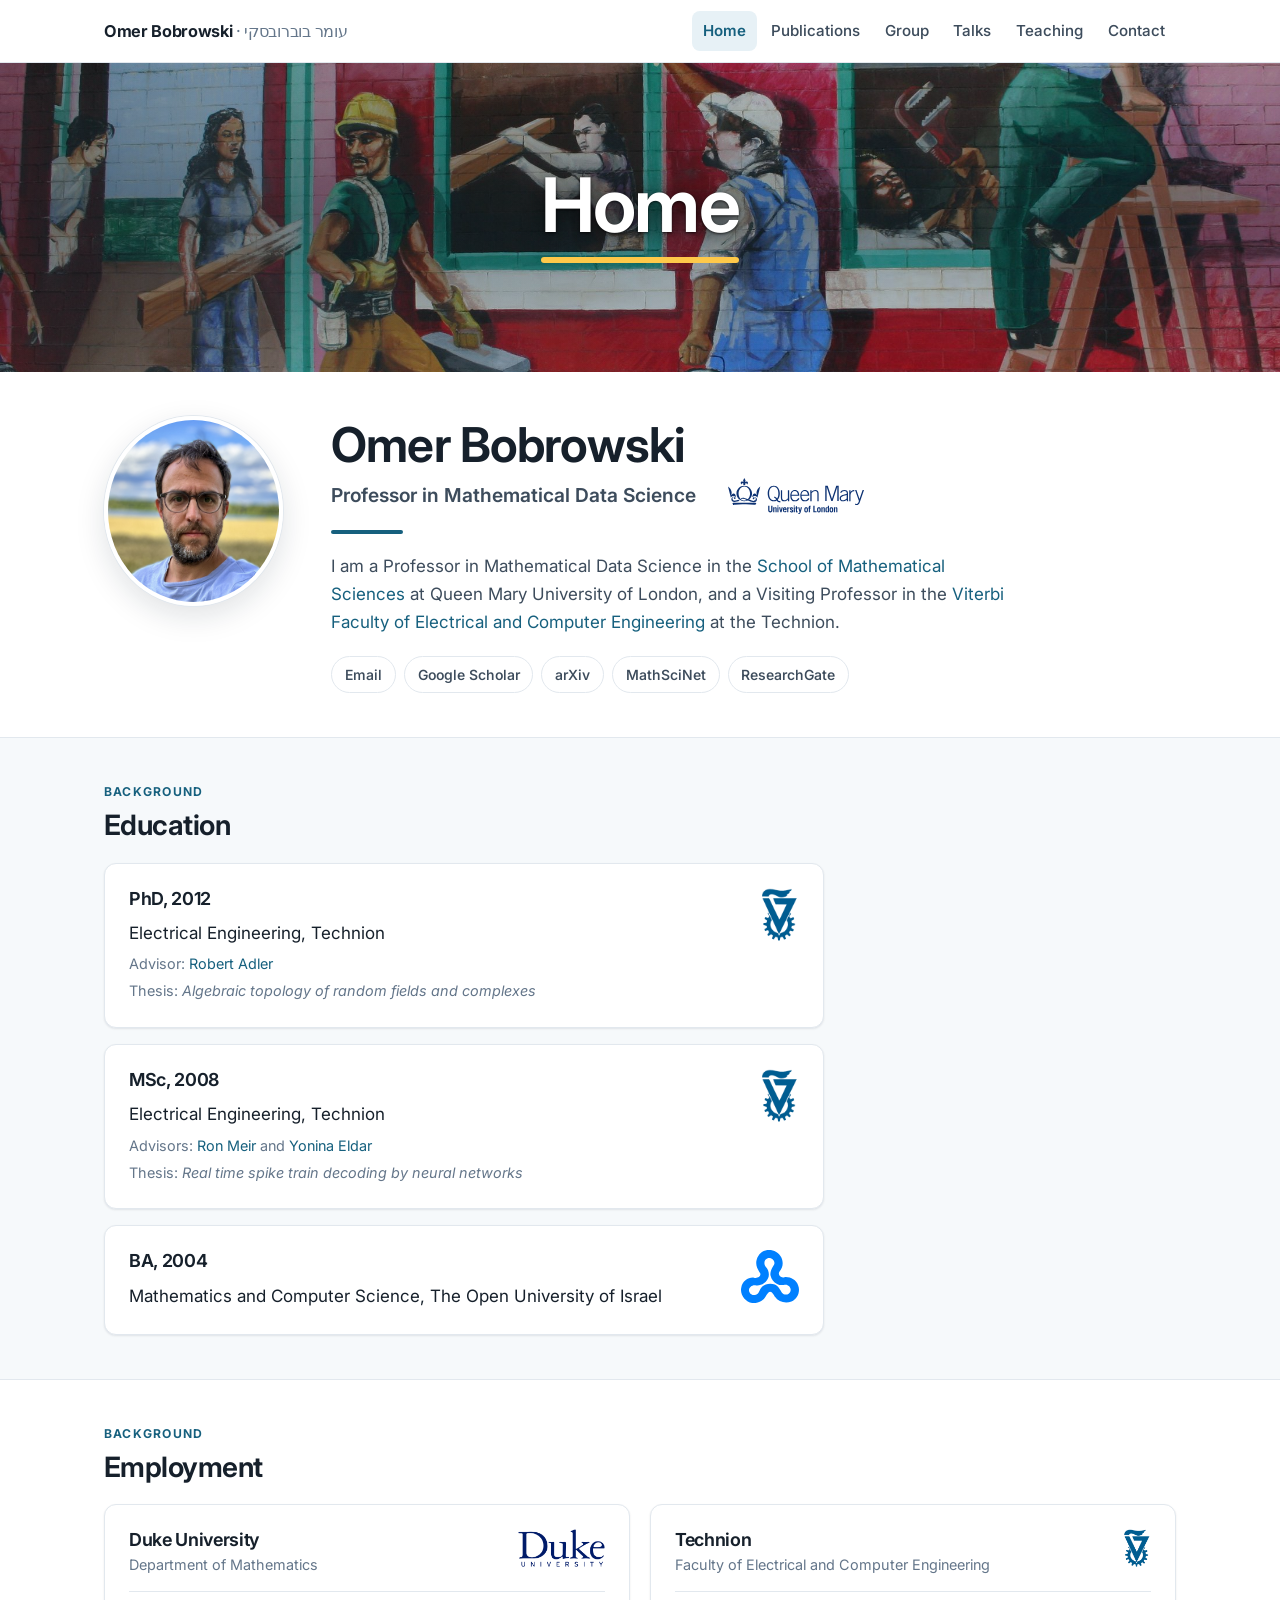
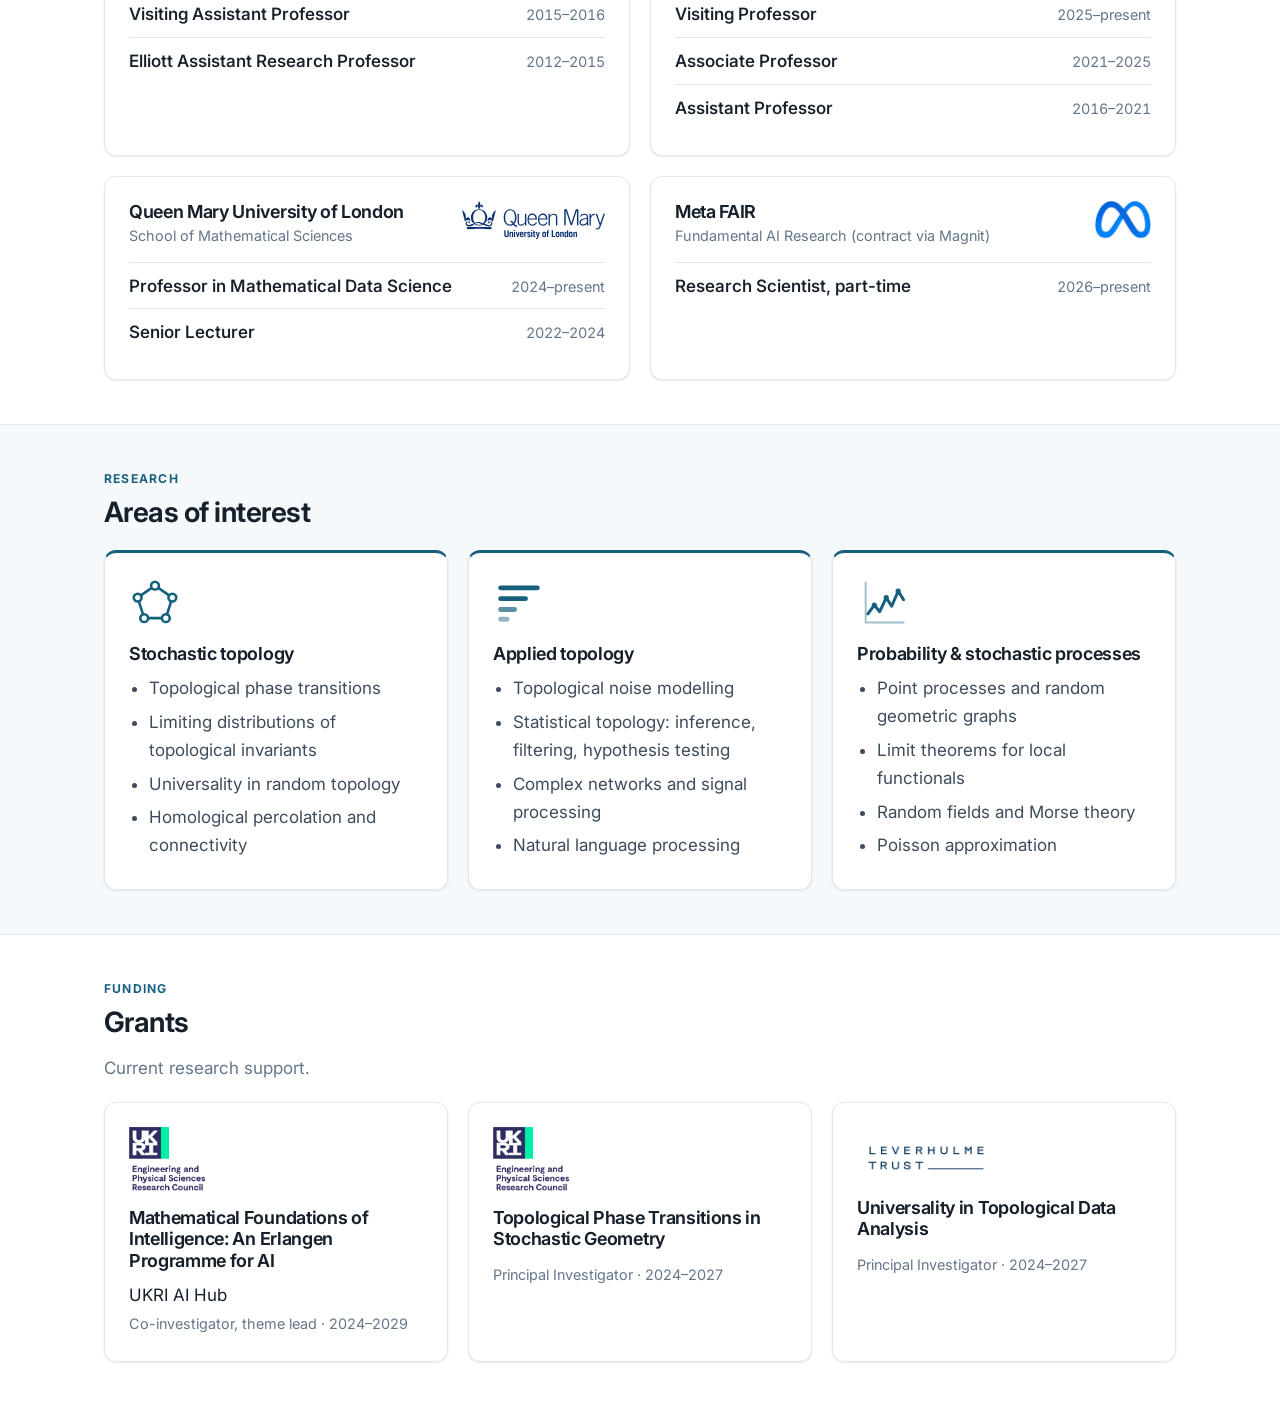
==== commit b62059bd: "Add employment, employer and institution logos, and open external links in new tabs - Employment sec" ====
--- a/index.html
+++ b/index.html
@@ -56,16 +56,16 @@
           </div>
           <div class="banner-rule"></div>
           <p>I am a Professor in Mathematical Data Science in the
-          <a href="https://www.qmul.ac.uk/maths/">School of Mathematical Sciences</a> at Queen Mary
+          <a href="https://www.qmul.ac.uk/maths/" target="_blank" rel="noopener">School of Mathematical Sciences</a> at Queen Mary
           University of London, and a Visiting Professor in the
-          <a href="https://vee.technion.ac.il/">Viterbi Faculty of Electrical and Computer
+          <a href="https://ece.technion.ac.il/" target="_blank" rel="noopener">Viterbi Faculty of Electrical and Computer
           Engineering</a> at the Technion.</p>
           <ul class="chips">
             <li><a class="chip" href="mailto:o.bobrowski@qmul.ac.uk">Email</a></li>
-            <li><a class="chip" href="https://scholar.google.com/citations?user=RbVVVnQAAAAJ&amp;hl=en">Google Scholar</a></li>
-            <li><a class="chip" href="https://arxiv.org/search/?searchtype=author&amp;query=Bobrowski%2C+O">arXiv</a></li>
-            <li><a class="chip" href="https://mathscinet.ams.org/mathscinet/MRAuthorID/869190">MathSciNet</a></li>
-            <li><a class="chip" href="https://www.researchgate.net/profile/Omer_Bobrowski">ResearchGate</a></li>
+            <li><a class="chip" href="https://scholar.google.com/citations?user=RbVVVnQAAAAJ&amp;hl=en" target="_blank" rel="noopener">Google Scholar</a></li>
+            <li><a class="chip" href="https://arxiv.org/search/?searchtype=author&amp;query=Bobrowski%2C+O" target="_blank" rel="noopener">arXiv</a></li>
+            <li><a class="chip" href="https://mathscinet.ams.org/mathscinet/MRAuthorID/869190" target="_blank" rel="noopener">MathSciNet</a></li>
+            <li><a class="chip" href="https://www.researchgate.net/profile/Omer_Bobrowski" target="_blank" rel="noopener">ResearchGate</a></li>
             <!-- Drop a cv.pdf next to index.html, then delete these comment
                  markers to show the link. -->
             <!-- <li><a class="chip" href="cv.pdf">CV (PDF)</a></li> -->
@@ -81,30 +81,110 @@
         <span class="eyebrow">Background</span>
         <h2>Education</h2>
       </div>
-      <div class="grid grid-3">
-        <article class="card">
-          <img class="edu-logo" src="images/logo-technion.svg" alt="Technion">
+      <div class="edu-list">
+        <article class="card">
           <h3>PhD, 2012</h3>
-          <p class="mb-0">Electrical Engineering, Technion<br>
-          <span class="muted small">Advisor: <a href="https://robert.net.technion.ac.il/">Robert Adler</a></span></p>
-        </article>
-        <article class="card">
-          <img class="edu-logo" src="images/logo-technion.svg" alt="Technion">
+          <img class="edu-logo" src="images/logo-technion.png" alt="Technion">
+          <p class="edu-place">Electrical Engineering, Technion</p>
+          <p class="muted small edu-line">Advisor: <a href="https://robert.net.technion.ac.il/" target="_blank" rel="noopener">Robert Adler</a></p>
+          <p class="muted small edu-line mb-0">Thesis: <em>Algebraic topology of random fields and complexes</em></p>
+        </article>
+        <article class="card">
           <h3>MSc, 2008</h3>
-          <p class="mb-0">Electrical Engineering, Technion<br>
-          <span class="muted small">Advisors: <a href="https://ronmeir.net.technion.ac.il/">Ron Meir</a> and
-          <a href="http://www.wisdom.weizmann.ac.il/~yonina/YoninaEldar/index.html">Yonina Eldar</a></span></p>
-        </article>
-        <article class="card">
+          <img class="edu-logo" src="images/logo-technion.png" alt="Technion">
+          <p class="edu-place">Electrical Engineering, Technion</p>
+          <p class="muted small edu-line">Advisors: <a href="https://ronmeir.net.technion.ac.il/" target="_blank" rel="noopener">Ron Meir</a> and <a href="http://www.wisdom.weizmann.ac.il/~yonina/YoninaEldar/index.html" target="_blank" rel="noopener">Yonina Eldar</a></p>
+          <p class="muted small edu-line mb-0">Thesis: <em>Real time spike train decoding by neural networks</em></p>
+        </article>
+        <article class="card">
+          <h3>BA, 2004</h3>
           <img class="edu-logo" src="images/logo-openu.svg" alt="The Open University of Israel">
-          <h3>BA, 2004</h3>
-          <p class="mb-0">Mathematics and Computer Science, The Open University of Israel</p>
+          <p class="edu-place">Mathematics and Computer Science, The Open University of Israel</p>
         </article>
       </div>
     </div>
   </section>
 
   <section>
+    <div class="wrap">
+      <div class="section-head">
+        <span class="eyebrow">Background</span>
+        <h2>Employment</h2>
+      </div>
+      <div class="grid grid-emp">
+        <article class="card">
+          <div class="emp-head">
+            <div>
+              <h3>Duke University</h3>
+              <p class="muted small role-unit">Department of Mathematics</p>
+            </div>
+            <img class="emp-logo" src="images/logo-duke.png" alt="Duke University">
+          </div>
+          <div class="role">
+            <div class="role-title">Visiting Assistant Professor</div>
+            <div class="role-date">2015–2016</div>
+          </div>
+          <div class="role">
+            <div class="role-title">Elliott Assistant Research Professor</div>
+            <div class="role-date">2012–2015</div>
+          </div>
+        </article>
+        <article class="card">
+          <div class="emp-head">
+            <div>
+              <h3>Technion</h3>
+              <p class="muted small role-unit">Faculty of Electrical and Computer Engineering</p>
+            </div>
+            <img class="emp-logo" src="images/logo-technion.png" alt="Technion">
+          </div>
+          <div class="role">
+            <div class="role-title">Visiting Professor</div>
+            <div class="role-date">2025–present</div>
+          </div>
+          <div class="role">
+            <div class="role-title">Associate Professor</div>
+            <div class="role-date">2021–2025</div>
+          </div>
+          <div class="role">
+            <div class="role-title">Assistant Professor</div>
+            <div class="role-date">2016–2021</div>
+          </div>
+        </article>
+        <article class="card">
+          <div class="emp-head">
+            <div>
+              <h3>Queen Mary University of London</h3>
+              <p class="muted small role-unit">School of Mathematical Sciences</p>
+            </div>
+            <img class="emp-logo" src="images/logo-qmul.svg" alt="Queen Mary University of London">
+          </div>
+          <div class="role">
+            <div class="role-title">Professor in Mathematical Data Science</div>
+            <div class="role-date">2024–present</div>
+          </div>
+          <div class="role">
+            <div class="role-title">Senior Lecturer</div>
+            <div class="role-date">2022–2024</div>
+          </div>
+        </article>
+        <article class="card">
+          <div class="emp-head">
+            <div>
+              <h3>Meta FAIR</h3>
+              <p class="muted small role-unit">Fundamental AI Research (contract via Magnit)</p>
+            </div>
+            <img class="emp-logo" src="images/logo-meta-mark.png" alt="Meta FAIR">
+          </div>
+          <div class="role">
+            <div class="role-title">Research Scientist, part-time</div>
+            <div class="role-date">2026–present</div>
+          </div>
+        </article>
+      </div>
+    </div>
+  </section>
+
+  <section class="tint">
     <div class="wrap">
       <div class="section-head">
         <span class="eyebrow">Research</span>
@@ -145,7 +225,7 @@
     </div>
   </section>
 
-  <section class="tint">
+  <section>
     <div class="wrap">
       <div class="section-head">
         <span class="eyebrow">Funding</span>
@@ -157,17 +237,17 @@
           <img class="grant-logo" src="images/logo-epsrc.png" alt="Engineering and Physical Sciences Research Council">
           <h3>Mathematical Foundations of Intelligence: An Erlangen Programme for AI</h3>
           <p class="mb-0">UKRI AI Hub<br>
-          <span class="muted small">2024–2029</span></p>
+          <span class="muted small">Co-investigator, theme lead · 2024–2029</span></p>
         </article>
         <article class="card">
           <img class="grant-logo" src="images/logo-epsrc.png" alt="Engineering and Physical Sciences Research Council">
           <h3>Topological Phase Transitions in Stochastic Geometry</h3>
-          <p class="mb-0"><span class="muted small">2024–2027</span></p>
+          <p class="mb-0"><span class="muted small">Principal Investigator · 2024–2027</span></p>
         </article>
         <article class="card">
           <img class="grant-logo grant-logo-wide" src="images/logo-leverhulme.jpg" alt="The Leverhulme Trust">
           <h3>Universality in Topological Data Analysis</h3>
-          <p class="mb-0"><span class="muted small">2024–2027</span></p>
+          <p class="mb-0"><span class="muted small">Principal Investigator · 2024–2027</span></p>
         </article>
       </div>
     </div>
--- a/css/style.css
+++ b/css/style.css
@@ -322,8 +322,20 @@
 .grant-logo { display: block; height: 64px; width: auto; margin-bottom: 1rem; }
 .grant-logo-wide { height: 46px; margin-top: .5rem; }
 
-/* Awarding institution on an education card. */
-.edu-logo { display: block; height: 40px; width: auto; margin-bottom: .85rem; }
+/* Education reads as a stack of full-width entries: degree and year, then
+   the department with the institution's mark out to the right, then the
+   advisors and the thesis. */
+.edu-list { display: grid; gap: 1rem; max-width: 720px; }
+.edu-list .card { position: relative; }
+.edu-place { margin: 0 0 .35rem; }
+.edu-line { margin: 0 0 .2rem; }
+/* The institution's mark sits in the card's top right corner, with the text
+   kept clear of it. */
+.edu-logo {
+  position: absolute; top: 1.5rem; right: 1.5rem;
+  height: 53px; width: auto; max-width: 30%; object-fit: contain;
+}
+.edu-list .card > :not(.edu-logo) { padding-right: 5.5rem; }
 
 /* The mark that opens each area-of-interest card, in place of a number. */
 .card-icon { display: block; width: 52px; height: 52px; margin-bottom: .9rem; }
@@ -472,6 +484,31 @@
 .talk-event { color: var(--muted); font-size: .93rem; }
 @media (max-width: 560px) { .talk { grid-template-columns: 1fr; } }
 
+/* ---------------------------------------------------------- employment ---- */
+
+/* One card per institution, with the posts held there listed inside it. Two
+   to a row, so a job title and its dates share a line comfortably. */
+.grid-emp { grid-template-columns: repeat(auto-fit, minmax(420px, 1fr)); }
+@media (max-width: 560px) { .grid-emp { grid-template-columns: 1fr; } }
+/* Institution and unit on the left, the mark on the right, the two sharing
+   the top of the card. */
+.emp-head {
+  display: flex; align-items: flex-start; justify-content: space-between;
+  gap: 1.25rem; margin-bottom: .9rem;
+}
+.emp-head h3 { margin-bottom: 0; }
+.emp-logo { flex: none; height: 38px; width: auto; max-width: 42%; object-fit: contain; }
+.role-unit { margin: .1rem 0 0; }
+.role {
+  display: flex; align-items: baseline; justify-content: space-between;
+  gap: 1rem; padding: .55rem 0; border-top: 1px solid var(--line);
+}
+.role-title { font-weight: 560; }
+.role-date {
+  color: var(--muted); font-size: .9rem; white-space: nowrap;
+  font-variant-numeric: tabular-nums;
+}
+
 /* ------------------------------------------------------------- contact ---- */
 
 /* Columns are capped rather than fluid, so a single card stays a sensible
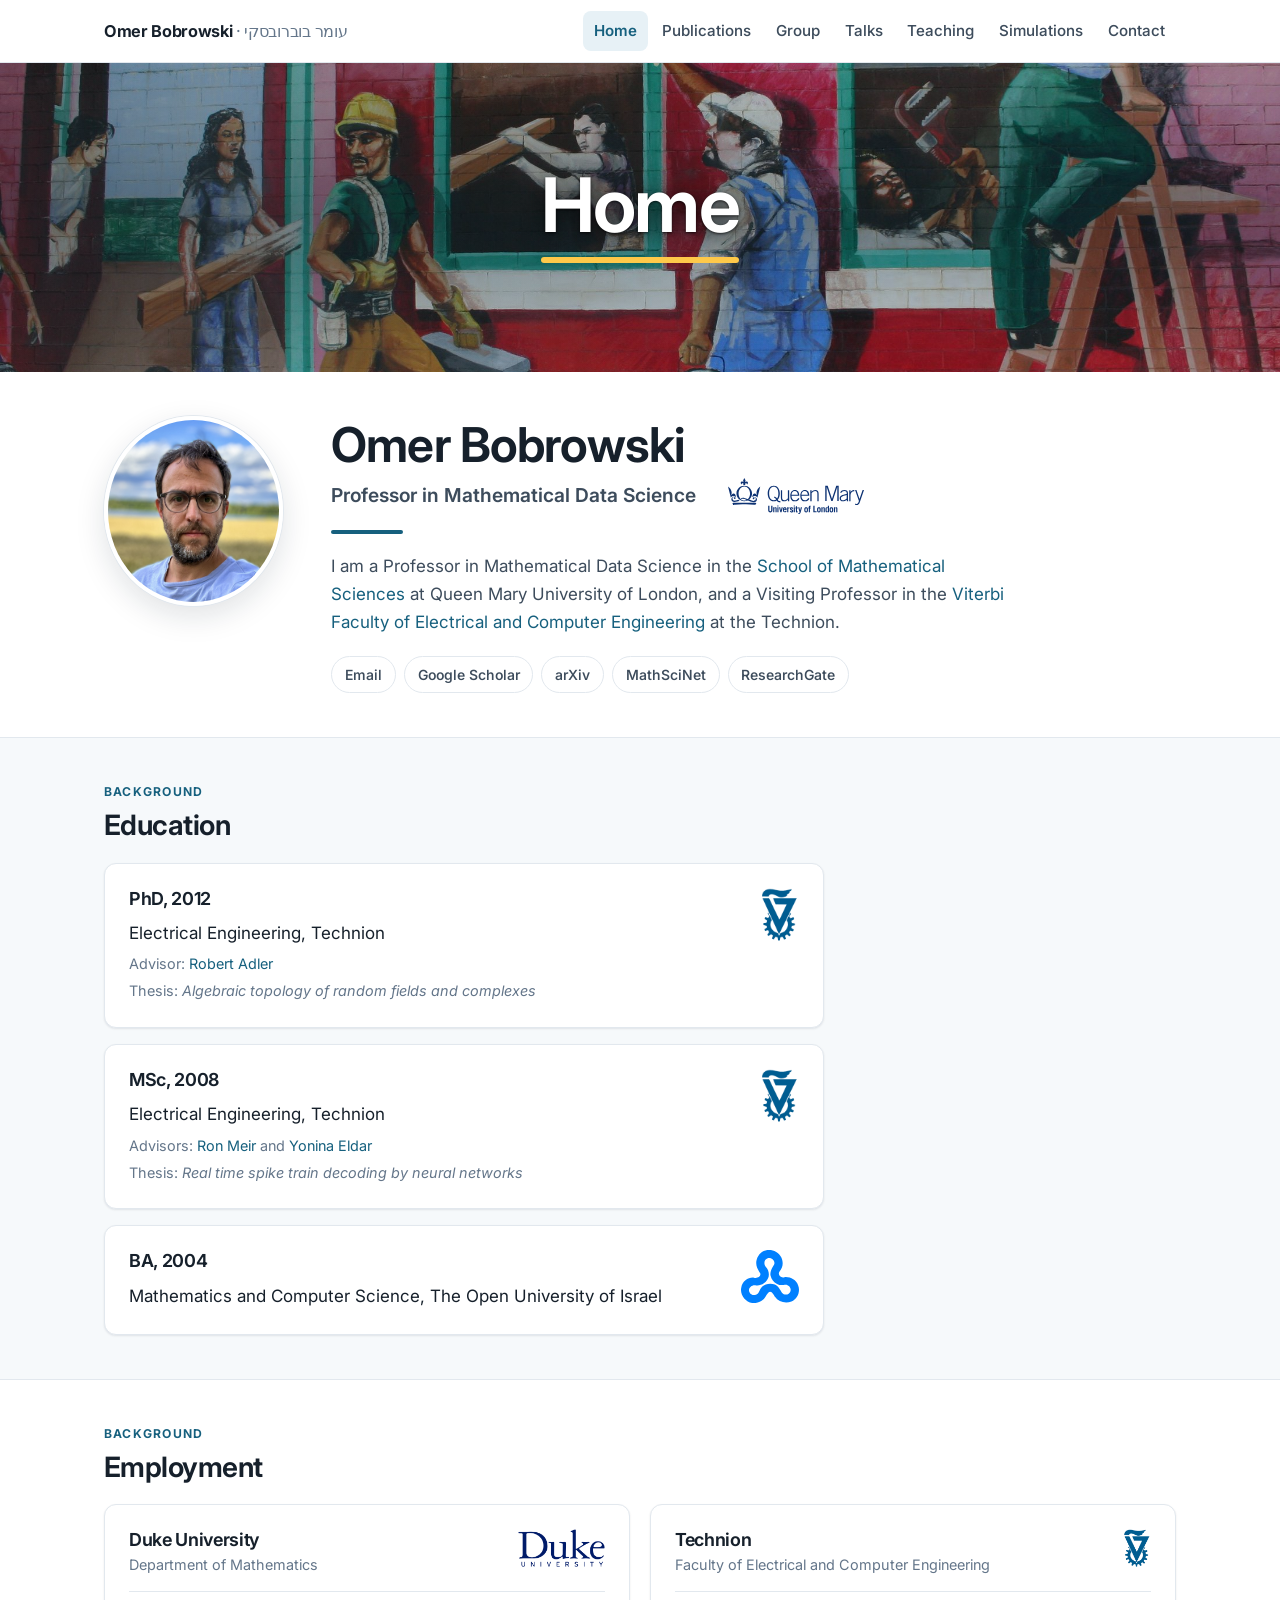
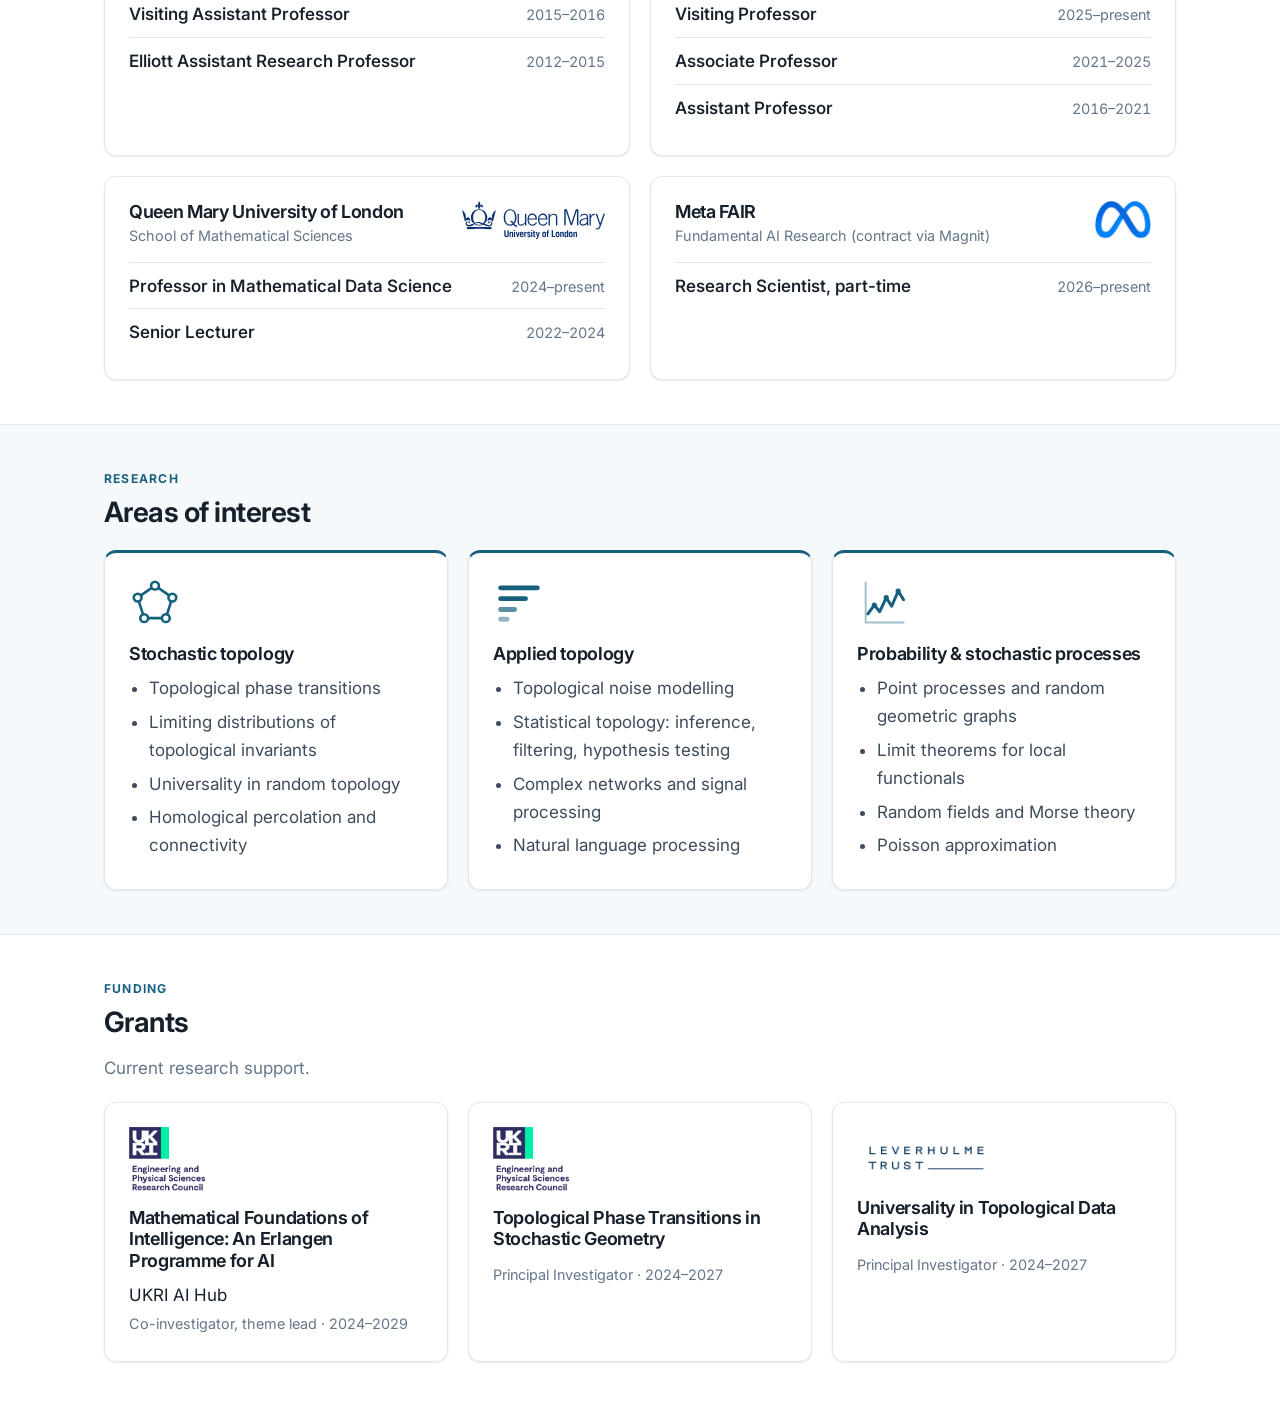
==== commit d781c7f4: "Add Simulations section with Persistence Explorer" ====
--- a/index.html
+++ b/index.html
@@ -30,6 +30,7 @@
       <a href="group.html">Group</a>
       <a href="talks.html">Talks</a>
       <a href="teaching.html">Teaching</a>
+      <a href="simulations.html">Simulations</a>
       <a href="contact.html">Contact</a>
     </nav>
   </div>
--- a/css/style.css
+++ b/css/style.css
@@ -547,3 +547,32 @@
   body { font-size: 11pt; color: #000; background: #fff; }
   .pub { break-inside: avoid; }
 }
+
+/* --------------------------------------------------- simulations ---------- */
+
+.sim-list { display: flex; flex-direction: column; gap: 1.25rem; }
+.sim {
+  display: grid; grid-template-columns: minmax(0, 1fr) auto;
+  gap: 1.5rem; align-items: center;
+  padding: 1.6rem;
+  border: 1px solid var(--line); border-top: 3px solid var(--accent);
+  border-radius: var(--radius); background: var(--bg);
+  box-shadow: var(--shadow-sm);
+}
+.sim h2 { font-size: 1.3rem; margin-bottom: .5rem; }
+.sim h2 a { color: var(--ink); }
+.sim h2 a:hover { color: var(--accent); text-decoration: none; }
+.sim p { color: var(--ink-soft); max-width: 66ch; margin-bottom: 1rem; }
+.sim .chips .chip { font-size: .8rem; padding: .25rem .65rem; cursor: default; }
+
+.sim-open {
+  display: inline-block; white-space: nowrap;
+  padding: .65rem 1.5rem; border-radius: 999px;
+  background: var(--accent); color: #fff; font-weight: 600;
+}
+.sim-open:hover { background: var(--accent-hover); color: #fff; text-decoration: none; }
+
+@media (max-width: 640px) {
+  .sim { grid-template-columns: 1fr; gap: 1.25rem; }
+  .sim-go { justify-self: start; }
+}
